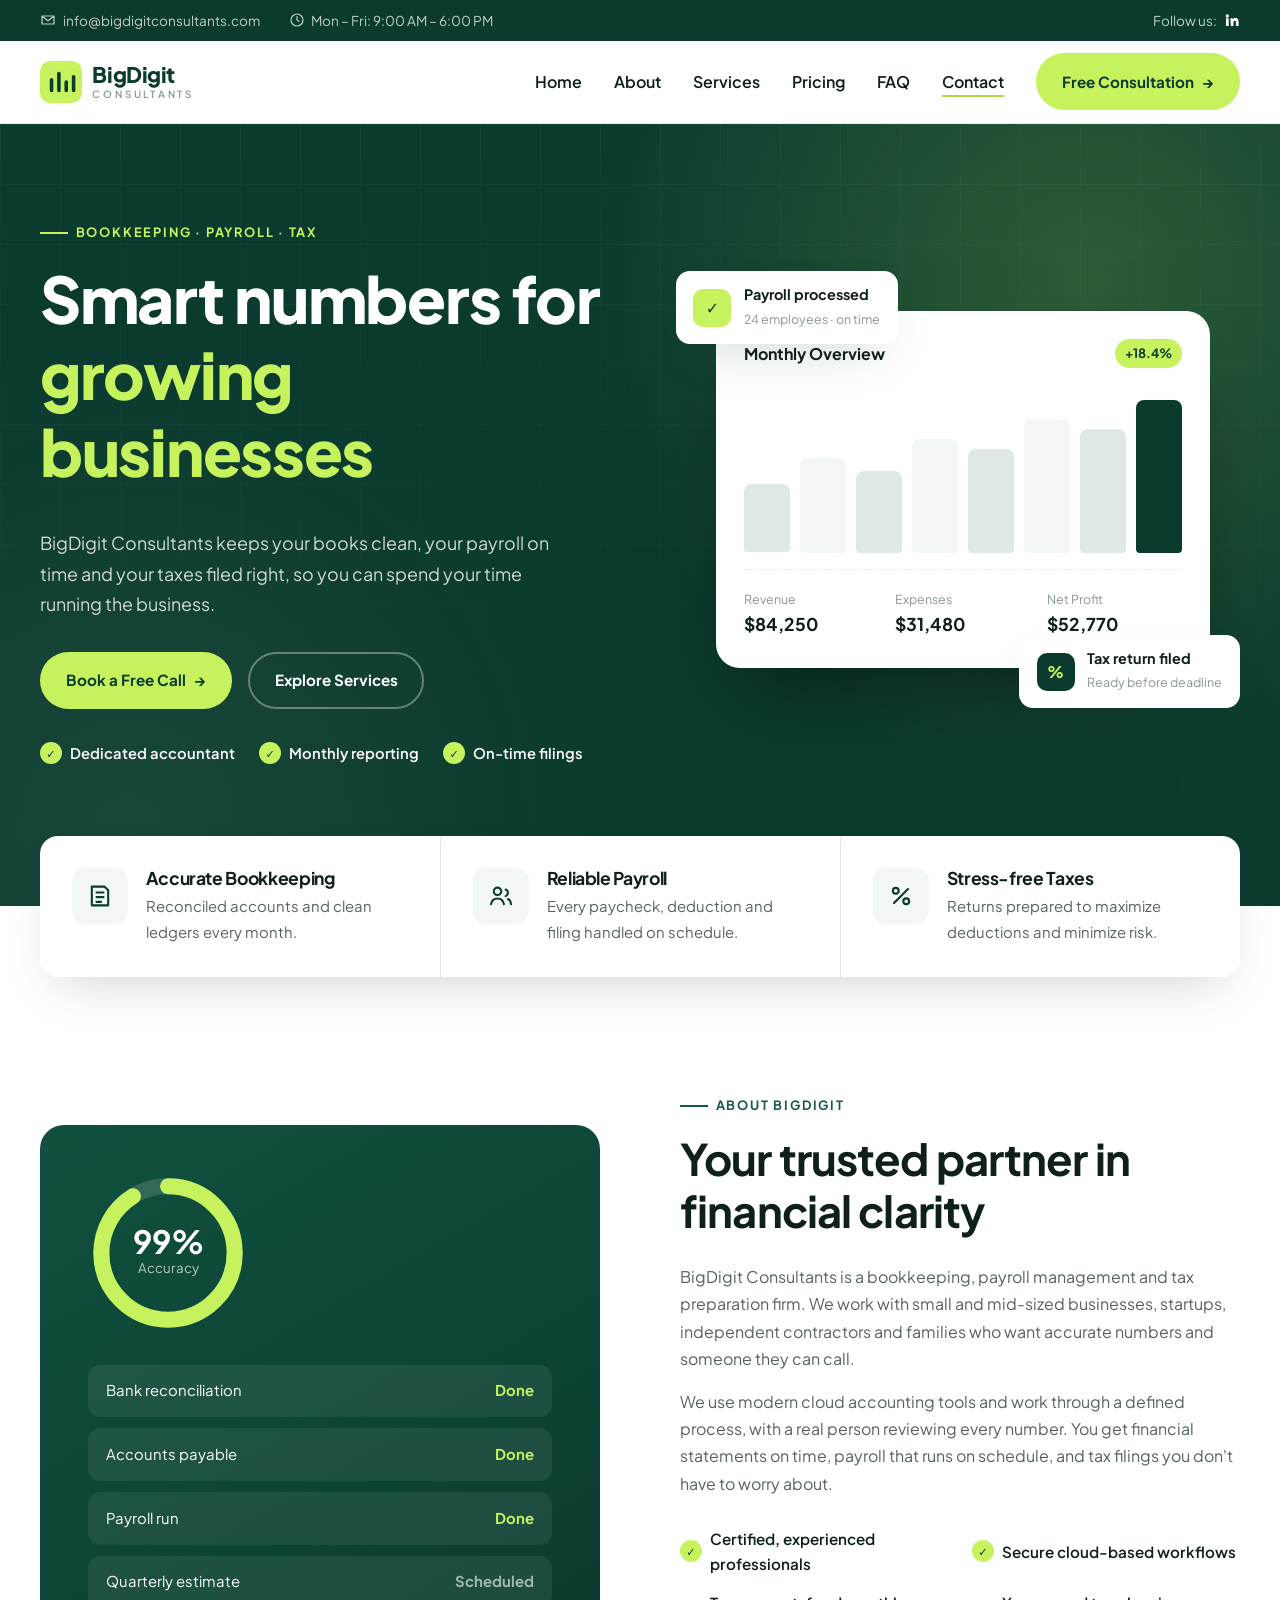
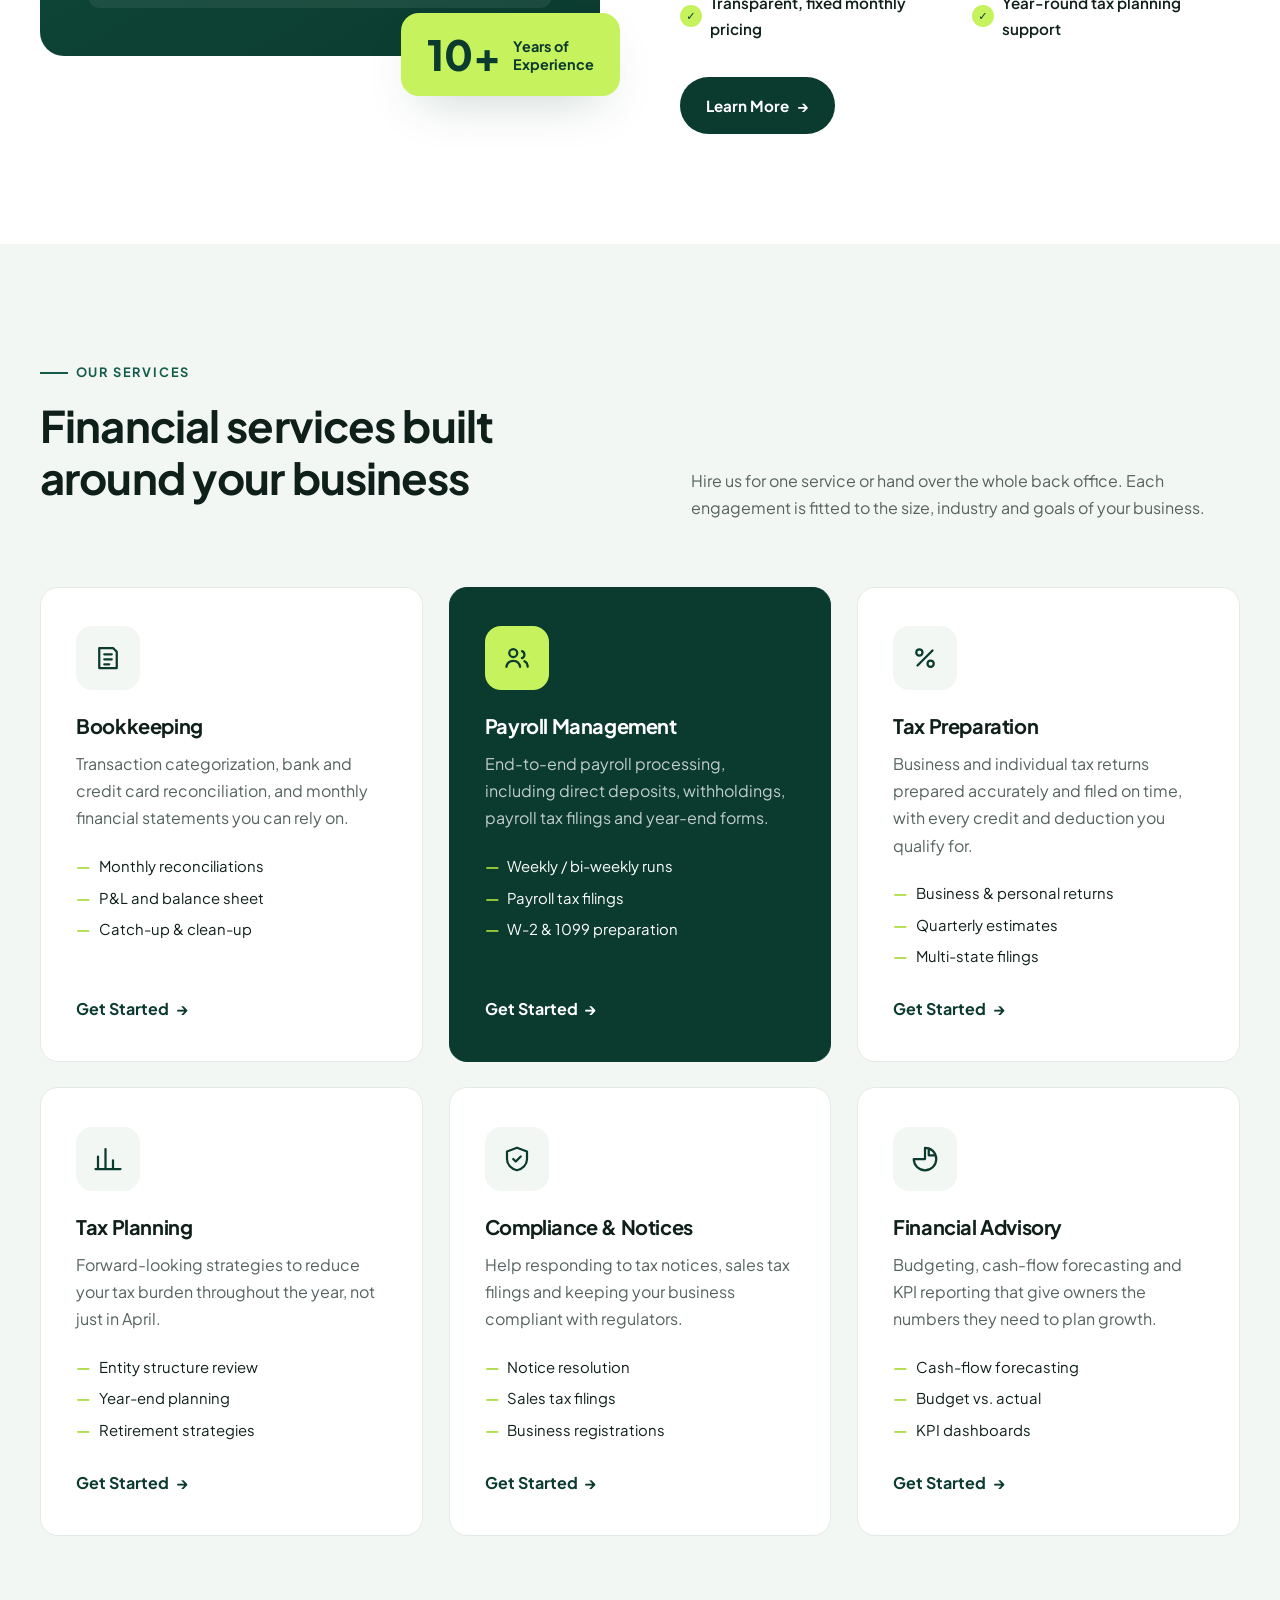
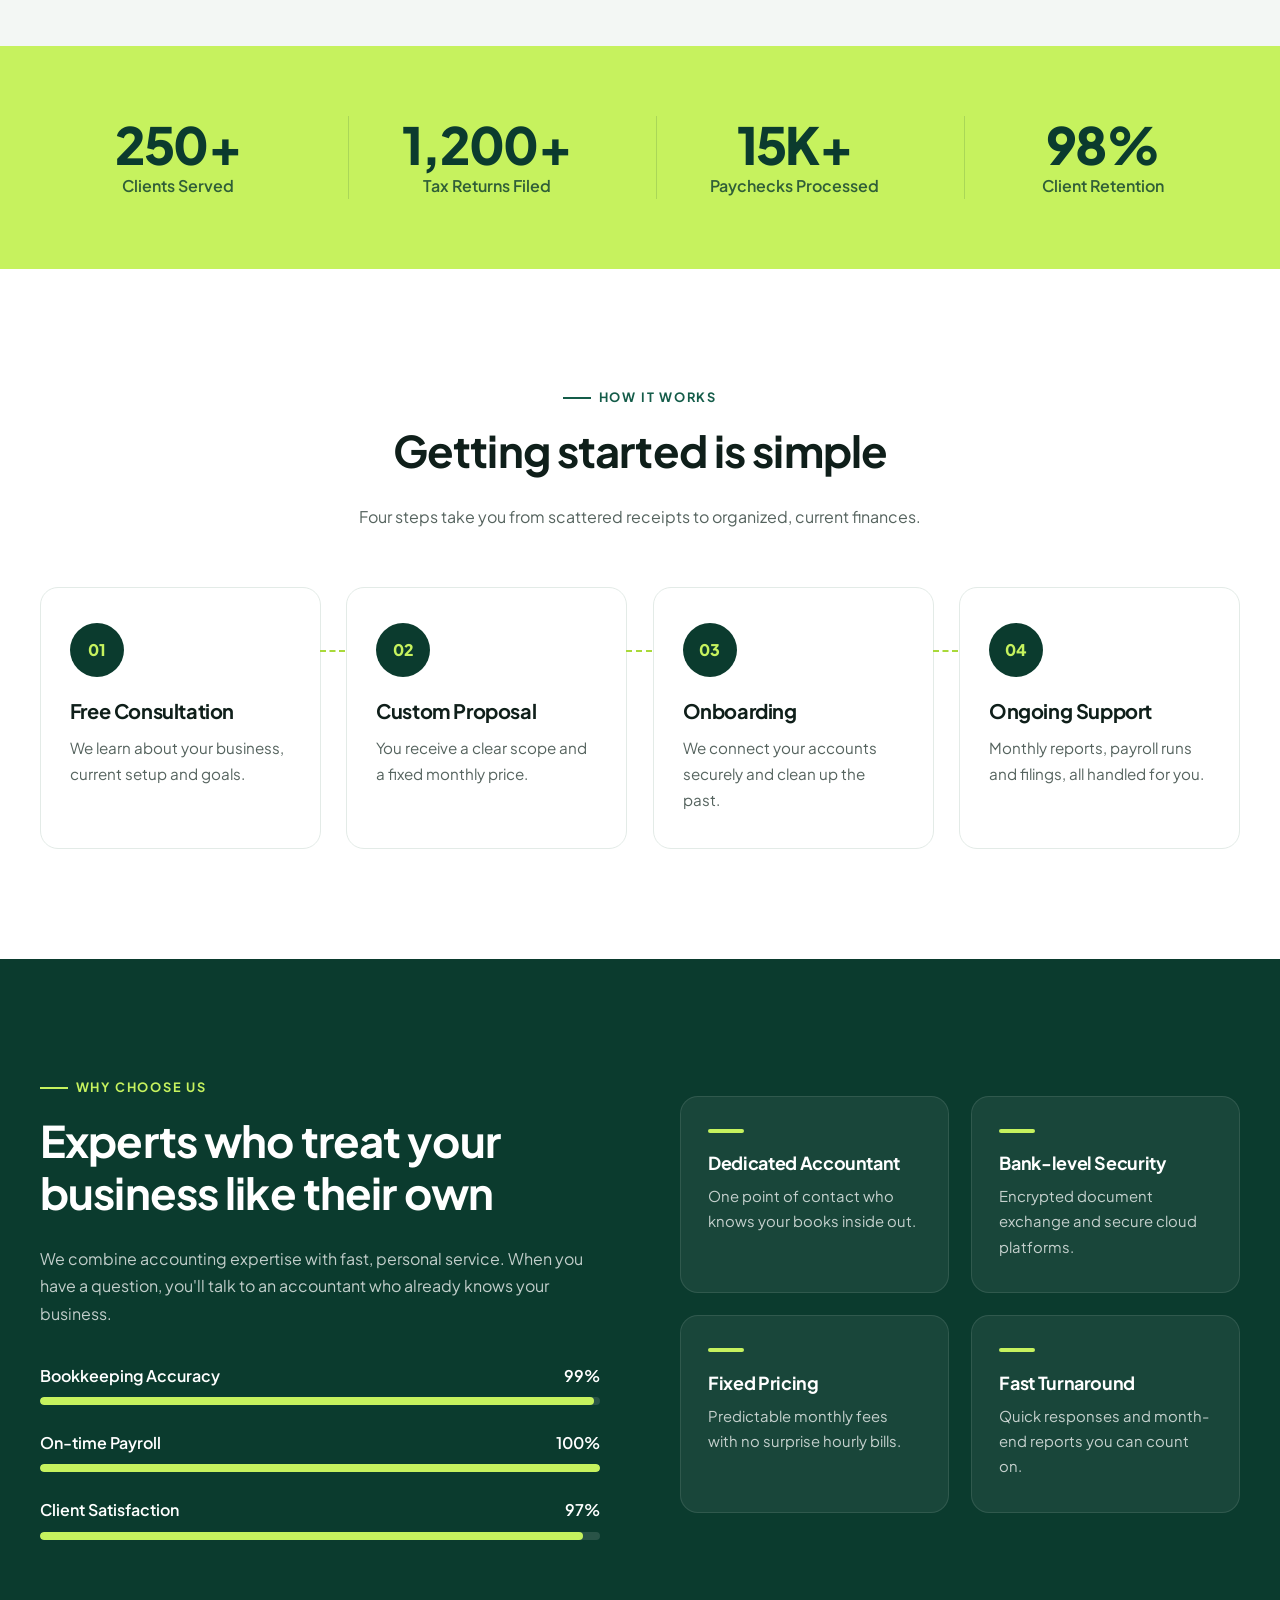
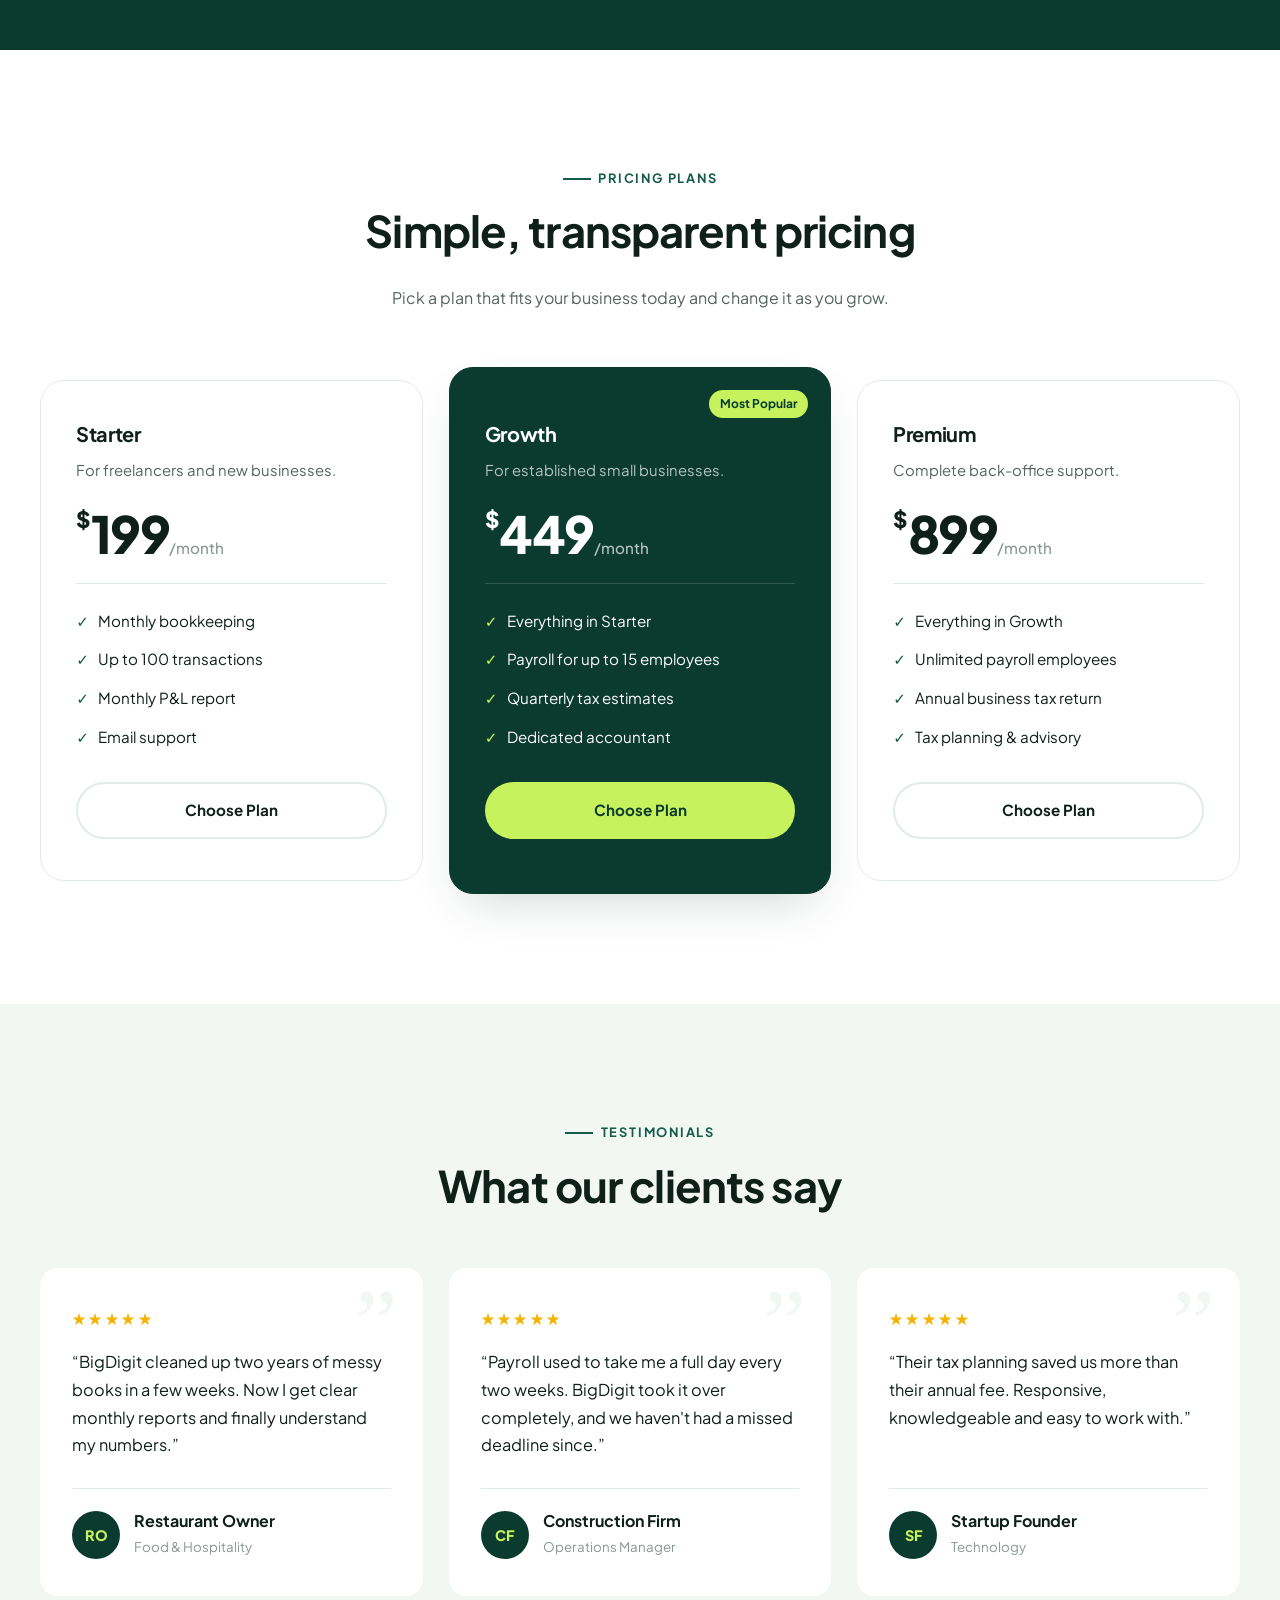
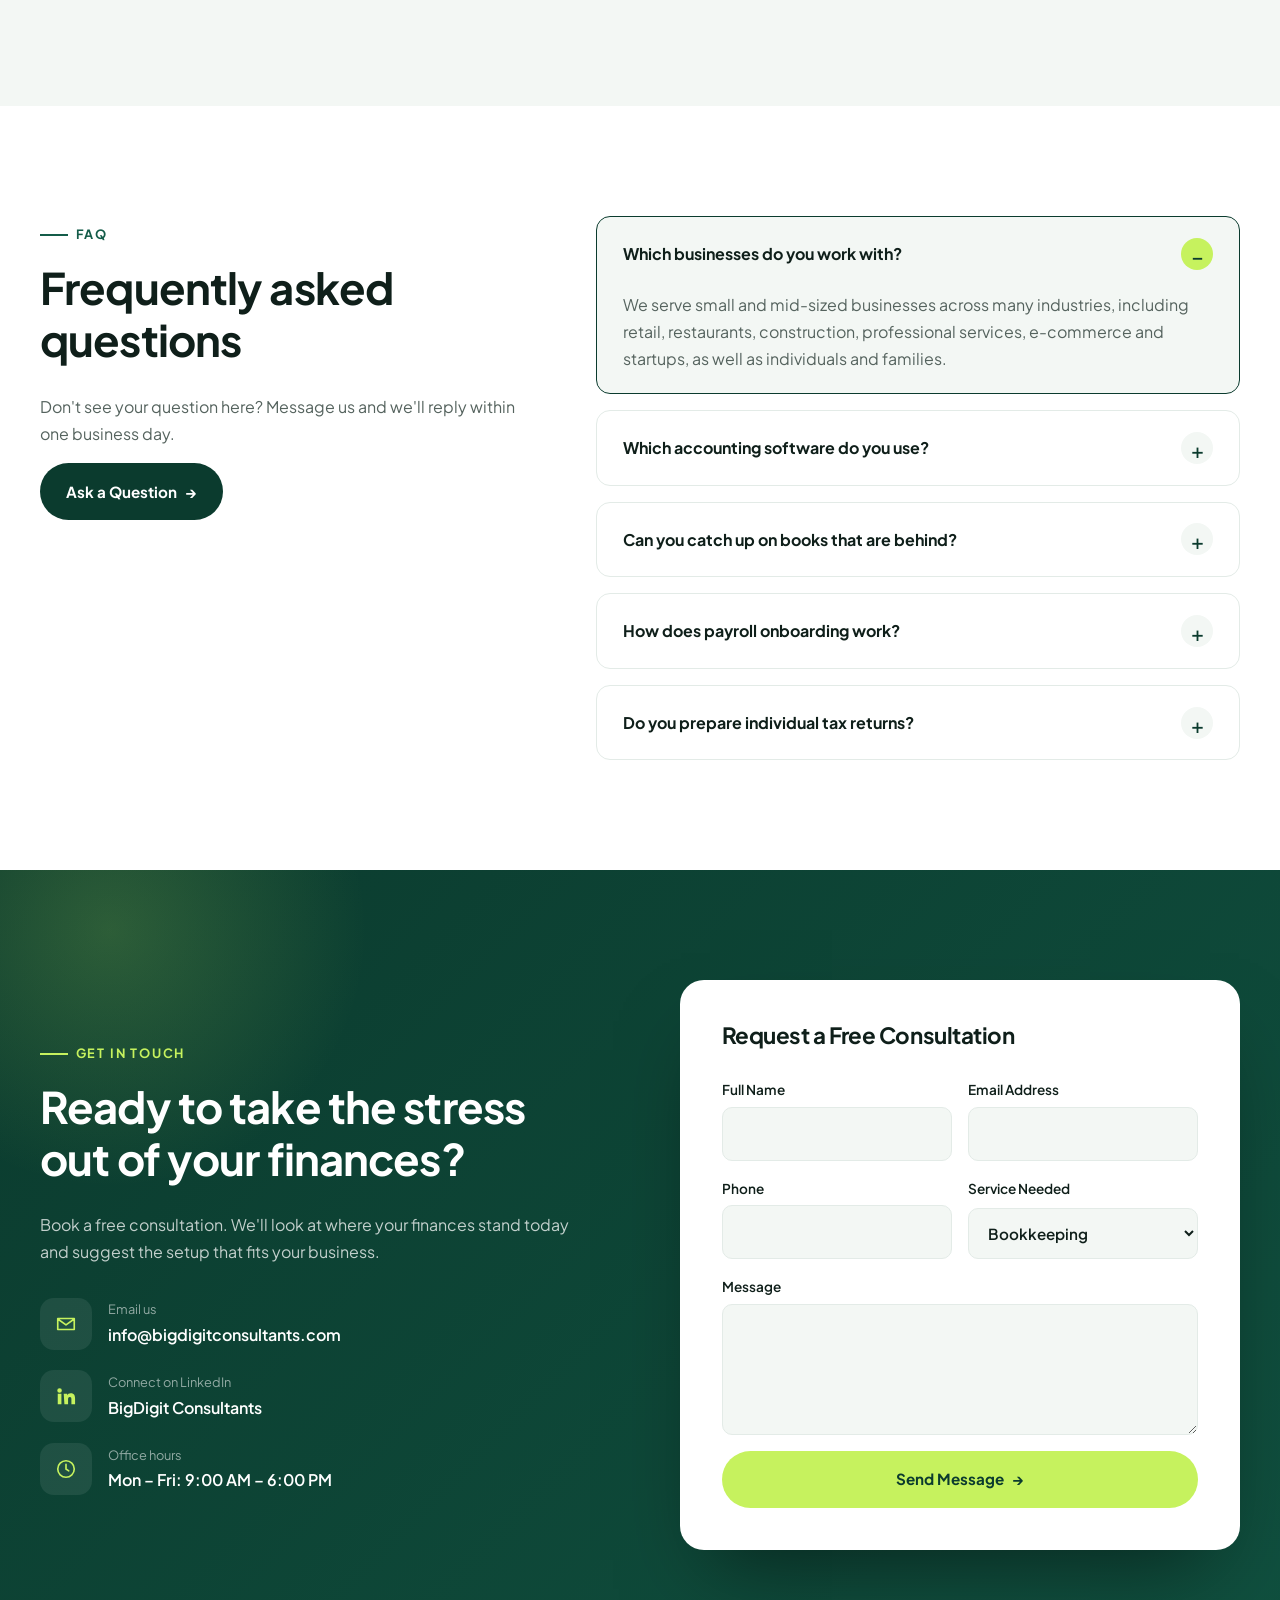
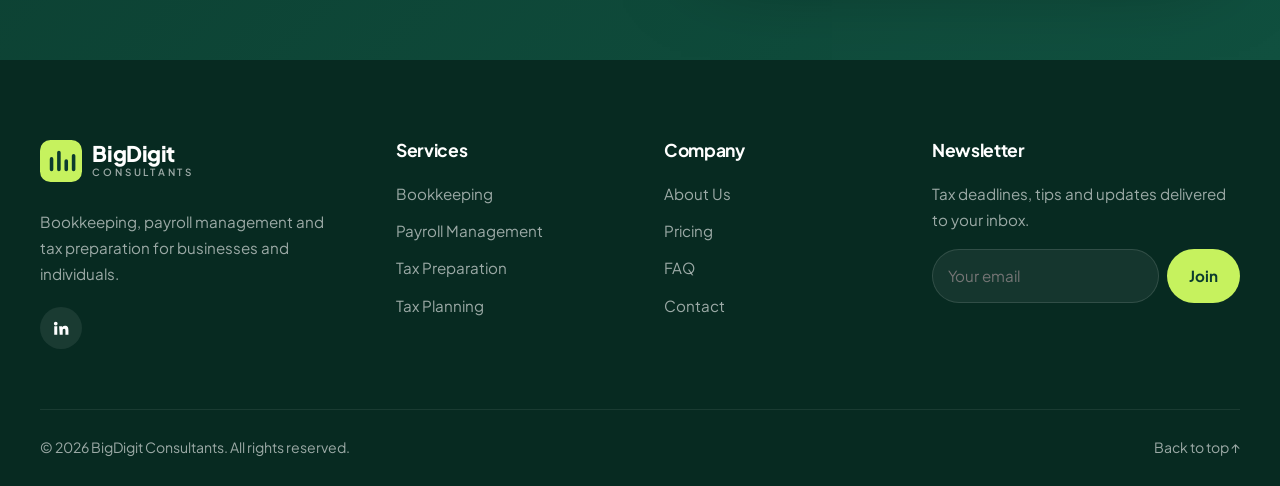
==== bigdigit-consultants/index.html @ b8408e17 "Add BigDigit Consultants one-page website Static site for a bookkeeping, payroll and tax preparation" ====
<!doctype html>
<html lang="en">
<head>
  <meta charset="utf-8">
  <meta name="viewport" content="width=device-width, initial-scale=1">
  <title>BigDigit Consultants | Bookkeeping, Payroll &amp; Tax Preparation</title>
  <meta name="description" content="BigDigit Consultants provides accurate bookkeeping, reliable payroll management and stress-free tax preparation for small businesses and individuals.">
  <link rel="icon" href="assets/favicon.svg" type="image/svg+xml">
  <link rel="preconnect" href="https://fonts.googleapis.com">
  <link rel="preconnect" href="https://fonts.gstatic.com" crossorigin>
  <link href="https://fonts.googleapis.com/css2?family=Plus+Jakarta+Sans:wght@400;500;600;700;800&display=swap" rel="stylesheet">
  <link rel="stylesheet" href="assets/styles.css">
</head>
<body>

  <!-- Top bar -->
  <div class="topbar">
    <div class="container topbar__inner">
      <div class="topbar__info">
        <span><svg viewBox="0 0 24 24" aria-hidden="true"><path d="M4 4h16v16H4z" fill="none"/><path d="M3 6.5 12 13l9-6.5M3 6h18v12H3z" fill="none" stroke="currentColor" stroke-width="1.8" stroke-linejoin="round"/></svg>info@bigdigitconsultants.com</span>
        <span><svg viewBox="0 0 24 24" aria-hidden="true"><circle cx="12" cy="12" r="9" fill="none" stroke="currentColor" stroke-width="1.8"/><path d="M12 7v5l3 2" fill="none" stroke="currentColor" stroke-width="1.8" stroke-linecap="round"/></svg>Mon – Fri: 9:00 AM – 6:00 PM</span>
      </div>
      <div class="topbar__social">
        <span>Follow us:</span>
        <a href="https://www.linkedin.com/company/bigdigit-consultants" target="_blank" rel="noopener" aria-label="BigDigit Consultants on LinkedIn">
          <svg viewBox="0 0 24 24" aria-hidden="true"><path fill="currentColor" d="M4.98 3.5a2.5 2.5 0 1 1 0 5 2.5 2.5 0 0 1 0-5zM3 9.5h4V21H3zM9.5 9.5h3.8v1.6h.05c.53-1 1.83-2.05 3.77-2.05 4.03 0 4.78 2.65 4.78 6.1V21h-4v-5.1c0-1.22-.02-2.78-1.7-2.78-1.7 0-1.95 1.32-1.95 2.7V21h-4z"/></svg>
        </a>
      </div>
    </div>
  </div>

  <!-- Header -->
  <header class="header" id="top">
    <div class="container header__inner">
      <a href="#top" class="logo" aria-label="BigDigit Consultants home">
        <span class="logo__mark">
          <svg viewBox="0 0 40 40" aria-hidden="true"><rect width="40" height="40" rx="10" fill="currentColor"/><path d="M11 28V18M18 28V12M25 28V20M32 28V15" stroke="#0b3b2e" stroke-width="3.4" stroke-linecap="round"/></svg>
        </span>
        <span class="logo__text">BigDigit<small>Consultants</small></span>
      </a>
      <nav class="nav" aria-label="Main">
        <button class="nav__toggle" aria-expanded="false" aria-controls="nav-menu">
          <span></span><span></span><span></span><span class="sr-only">Menu</span>
        </button>
        <ul id="nav-menu" class="nav__menu">
          <li><a href="#top">Home</a></li>
          <li><a href="#about">About</a></li>
          <li><a href="#services">Services</a></li>
          <li><a href="#pricing">Pricing</a></li>
          <li><a href="#faq">FAQ</a></li>
          <li><a href="#contact">Contact</a></li>
        </ul>
      </nav>
      <a href="#contact" class="btn btn--accent header__cta">Free Consultation <span class="btn__arrow">→</span></a>
    </div>
  </header>

  <main>
    <!-- Hero -->
    <section class="hero">
      <div class="container hero__inner">
        <div class="hero__content">
          <span class="eyebrow eyebrow--light">Bookkeeping · Payroll · Tax</span>
          <h1>Smart numbers for <span class="hl">growing businesses</span></h1>
          <p class="hero__lead">BigDigit Consultants keeps your books clean, your payroll on time and your taxes filed right, so you can spend your time running the business.</p>
          <div class="hero__actions">
            <a href="#contact" class="btn btn--accent">Book a Free Call <span class="btn__arrow">→</span></a>
            <a href="#services" class="btn btn--ghost">Explore Services</a>
          </div>
          <ul class="hero__checks">
            <li>Dedicated accountant</li>
            <li>Monthly reporting</li>
            <li>On-time filings</li>
          </ul>
        </div>

        <div class="hero__visual" aria-hidden="true">
          <div class="dash">
            <div class="dash__head">
              <span class="dash__title">Monthly Overview</span>
              <span class="dash__pill">+18.4%</span>
            </div>
            <div class="dash__chart">
              <span style="--h:42%"></span><span style="--h:58%"></span><span style="--h:50%"></span>
              <span style="--h:70%"></span><span style="--h:64%"></span><span style="--h:82%"></span>
              <span style="--h:76%"></span><span style="--h:94%" class="is-active"></span>
            </div>
            <div class="dash__rows">
              <div><small>Revenue</small><strong>$84,250</strong></div>
              <div><small>Expenses</small><strong>$31,480</strong></div>
              <div><small>Net Profit</small><strong>$52,770</strong></div>
            </div>
          </div>
          <div class="float-card float-card--payroll">
            <span class="float-card__icon">✓</span>
            <div><strong>Payroll processed</strong><small>24 employees · on time</small></div>
          </div>
          <div class="float-card float-card--tax">
            <span class="float-card__icon float-card__icon--dark">%</span>
            <div><strong>Tax return filed</strong><small>Ready before deadline</small></div>
          </div>
        </div>
      </div>
    </section>

    <!-- Feature strip -->
    <section class="features">
      <div class="container features__grid">
        <article class="feature">
          <div class="feature__icon"><svg viewBox="0 0 24 24"><path d="M5 4h11l3 3v13H5z M9 9h6M9 13h6M9 17h4" fill="none" stroke="currentColor" stroke-width="1.8" stroke-linecap="round" stroke-linejoin="round"/></svg></div>
          <div><h3>Accurate Bookkeeping</h3><p>Reconciled accounts and clean ledgers every month.</p></div>
        </article>
        <article class="feature">
          <div class="feature__icon"><svg viewBox="0 0 24 24"><circle cx="9" cy="8" r="3.2" fill="none" stroke="currentColor" stroke-width="1.8"/><path d="M3.5 19c.6-3 2.8-4.8 5.5-4.8s4.9 1.8 5.5 4.8M16 6.5a3 3 0 0 1 0 5.6M18 14.6c1.5.6 2.4 2.2 2.6 4.4" fill="none" stroke="currentColor" stroke-width="1.8" stroke-linecap="round"/></svg></div>
          <div><h3>Reliable Payroll</h3><p>Every paycheck, deduction and filing handled on schedule.</p></div>
        </article>
        <article class="feature">
          <div class="feature__icon"><svg viewBox="0 0 24 24"><path d="M6 18 18 6" stroke="currentColor" stroke-width="1.8" stroke-linecap="round"/><circle cx="7.5" cy="7.5" r="2.5" fill="none" stroke="currentColor" stroke-width="1.8"/><circle cx="16.5" cy="16.5" r="2.5" fill="none" stroke="currentColor" stroke-width="1.8"/></svg></div>
          <div><h3>Stress-free Taxes</h3><p>Returns prepared to maximize deductions and minimize risk.</p></div>
        </article>
      </div>
    </section>

    <!-- About -->
    <section class="section about" id="about">
      <div class="container about__inner">
        <div class="about__visual" aria-hidden="true">
          <div class="about__panel">
            <div class="about__ring">
              <svg viewBox="0 0 120 120"><circle cx="60" cy="60" r="50" fill="none" stroke="rgba(255,255,255,.15)" stroke-width="12"/><circle cx="60" cy="60" r="50" fill="none" stroke="#c6f25e" stroke-width="12" stroke-dasharray="314" stroke-dashoffset="28" stroke-linecap="round" transform="rotate(-90 60 60)"/></svg>
              <div><strong>99%</strong><small>Accuracy</small></div>
            </div>
            <ul class="about__ledger">
              <li><span>Bank reconciliation</span><b>Done</b></li>
              <li><span>Accounts payable</span><b>Done</b></li>
              <li><span>Payroll run</span><b>Done</b></li>
              <li><span>Quarterly estimate</span><b class="pending">Scheduled</b></li>
            </ul>
          </div>
          <div class="about__badge">
            <strong>10+</strong>
            <span>Years of<br>Experience</span>
          </div>
        </div>
        <div class="about__content">
          <span class="eyebrow">About BigDigit</span>
          <h2>Your trusted partner in financial clarity</h2>
          <p>BigDigit Consultants is a bookkeeping, payroll management and tax preparation firm. We work with small and mid-sized businesses, startups, independent contractors and families who want accurate numbers and someone they can call.</p>
          <p>We use modern cloud accounting tools and work through a defined process, with a real person reviewing every number. You get financial statements on time, payroll that runs on schedule, and tax filings you don't have to worry about.</p>
          <ul class="checklist">
            <li>Certified, experienced professionals</li>
            <li>Secure cloud-based workflows</li>
            <li>Transparent, fixed monthly pricing</li>
            <li>Year-round tax planning support</li>
          </ul>
          <a href="#services" class="btn btn--primary">Learn More <span class="btn__arrow">→</span></a>
        </div>
      </div>
    </section>

    <!-- Services -->
    <section class="section services" id="services">
      <div class="container">
        <div class="section-head section-head--split">
          <div>
            <span class="eyebrow">Our Services</span>
            <h2>Financial services built around your business</h2>
          </div>
          <p>Hire us for one service or hand over the whole back office. Each engagement is fitted to the size, industry and goals of your business.</p>
        </div>
        <div class="services__grid">
          <article class="service">
            <div class="service__icon"><svg viewBox="0 0 24 24"><path d="M5 4h11l3 3v13H5z M9 9h6M9 13h6M9 17h4" fill="none" stroke="currentColor" stroke-width="1.8" stroke-linecap="round" stroke-linejoin="round"/></svg></div>
            <h3>Bookkeeping</h3>
            <p>Transaction categorization, bank and credit card reconciliation, and monthly financial statements you can rely on.</p>
            <ul><li>Monthly reconciliations</li><li>P&amp;L and balance sheet</li><li>Catch-up &amp; clean-up</li></ul>
            <a href="#contact" class="service__link">Get Started <span>→</span></a>
          </article>
          <article class="service service--featured">
            <div class="service__icon"><svg viewBox="0 0 24 24"><circle cx="9" cy="8" r="3.2" fill="none" stroke="currentColor" stroke-width="1.8"/><path d="M3.5 19c.6-3 2.8-4.8 5.5-4.8s4.9 1.8 5.5 4.8M16 6.5a3 3 0 0 1 0 5.6M18 14.6c1.5.6 2.4 2.2 2.6 4.4" fill="none" stroke="currentColor" stroke-width="1.8" stroke-linecap="round"/></svg></div>
            <h3>Payroll Management</h3>
            <p>End-to-end payroll processing, including direct deposits, withholdings, payroll tax filings and year-end forms.</p>
            <ul><li>Weekly / bi-weekly runs</li><li>Payroll tax filings</li><li>W-2 &amp; 1099 preparation</li></ul>
            <a href="#contact" class="service__link">Get Started <span>→</span></a>
          </article>
          <article class="service">
            <div class="service__icon"><svg viewBox="0 0 24 24"><path d="M6 18 18 6" stroke="currentColor" stroke-width="1.8" stroke-linecap="round"/><circle cx="7.5" cy="7.5" r="2.5" fill="none" stroke="currentColor" stroke-width="1.8"/><circle cx="16.5" cy="16.5" r="2.5" fill="none" stroke="currentColor" stroke-width="1.8"/></svg></div>
            <h3>Tax Preparation</h3>
            <p>Business and individual tax returns prepared accurately and filed on time, with every credit and deduction you qualify for.</p>
            <ul><li>Business &amp; personal returns</li><li>Quarterly estimates</li><li>Multi-state filings</li></ul>
            <a href="#contact" class="service__link">Get Started <span>→</span></a>
          </article>
          <article class="service">
            <div class="service__icon"><svg viewBox="0 0 24 24"><path d="M4 20V10M10 20V4M16 20v-7M22 20H2" fill="none" stroke="currentColor" stroke-width="1.8" stroke-linecap="round"/></svg></div>
            <h3>Tax Planning</h3>
            <p>Forward-looking strategies to reduce your tax burden throughout the year, not just in April.</p>
            <ul><li>Entity structure review</li><li>Year-end planning</li><li>Retirement strategies</li></ul>
            <a href="#contact" class="service__link">Get Started <span>→</span></a>
          </article>
          <article class="service">
            <div class="service__icon"><svg viewBox="0 0 24 24"><path d="M12 3 4 6v6c0 4.5 3.4 8.2 8 9 4.6-.8 8-4.5 8-9V6z M9 12l2 2 4-4" fill="none" stroke="currentColor" stroke-width="1.8" stroke-linecap="round" stroke-linejoin="round"/></svg></div>
            <h3>Compliance &amp; Notices</h3>
            <p>Help responding to tax notices, sales tax filings and keeping your business compliant with regulators.</p>
            <ul><li>Notice resolution</li><li>Sales tax filings</li><li>Business registrations</li></ul>
            <a href="#contact" class="service__link">Get Started <span>→</span></a>
          </article>
          <article class="service">
            <div class="service__icon"><svg viewBox="0 0 24 24"><path d="M3 12a9 9 0 1 0 9-9v9z M15 3.5A9 9 0 0 1 20.5 9H15z" fill="none" stroke="currentColor" stroke-width="1.8" stroke-linejoin="round"/></svg></div>
            <h3>Financial Advisory</h3>
            <p>Budgeting, cash-flow forecasting and KPI reporting that give owners the numbers they need to plan growth.</p>
            <ul><li>Cash-flow forecasting</li><li>Budget vs. actual</li><li>KPI dashboards</li></ul>
            <a href="#contact" class="service__link">Get Started <span>→</span></a>
          </article>
        </div>
      </div>
    </section>

    <!-- Stats -->
    <section class="stats">
      <div class="container stats__grid">
        <div class="stat"><strong data-count="250" data-suffix="+">0</strong><span>Clients Served</span></div>
        <div class="stat"><strong data-count="1200" data-suffix="+">0</strong><span>Tax Returns Filed</span></div>
        <div class="stat"><strong data-count="15" data-suffix="K+">0</strong><span>Paychecks Processed</span></div>
        <div class="stat"><strong data-count="98" data-suffix="%">0</strong><span>Client Retention</span></div>
      </div>
    </section>

    <!-- Process -->
    <section class="section process">
      <div class="container">
        <div class="section-head section-head--center">
          <span class="eyebrow">How It Works</span>
          <h2>Getting started is simple</h2>
          <p>Four steps take you from scattered receipts to organized, current finances.</p>
        </div>
        <ol class="process__grid">
          <li class="step"><span class="step__num">01</span><h3>Free Consultation</h3><p>We learn about your business, current setup and goals.</p></li>
          <li class="step"><span class="step__num">02</span><h3>Custom Proposal</h3><p>You receive a clear scope and a fixed monthly price.</p></li>
          <li class="step"><span class="step__num">03</span><h3>Onboarding</h3><p>We connect your accounts securely and clean up the past.</p></li>
          <li class="step"><span class="step__num">04</span><h3>Ongoing Support</h3><p>Monthly reports, payroll runs and filings, all handled for you.</p></li>
        </ol>
      </div>
    </section>

    <!-- Why choose us -->
    <section class="section why">
      <div class="container why__inner">
        <div class="why__content">
          <span class="eyebrow eyebrow--light">Why Choose Us</span>
          <h2>Experts who treat your business like their own</h2>
          <p>We combine accounting expertise with fast, personal service. When you have a question, you'll talk to an accountant who already knows your business.</p>
          <div class="progress">
            <div class="progress__item"><div class="progress__label"><span>Bookkeeping Accuracy</span><span>99%</span></div><div class="progress__bar"><span style="--w:99%"></span></div></div>
            <div class="progress__item"><div class="progress__label"><span>On-time Payroll</span><span>100%</span></div><div class="progress__bar"><span style="--w:100%"></span></div></div>
            <div class="progress__item"><div class="progress__label"><span>Client Satisfaction</span><span>97%</span></div><div class="progress__bar"><span style="--w:97%"></span></div></div>
          </div>
        </div>
        <div class="why__cards">
          <div class="why-card"><h3>Dedicated Accountant</h3><p>One point of contact who knows your books inside out.</p></div>
          <div class="why-card"><h3>Bank-level Security</h3><p>Encrypted document exchange and secure cloud platforms.</p></div>
          <div class="why-card"><h3>Fixed Pricing</h3><p>Predictable monthly fees with no surprise hourly bills.</p></div>
          <div class="why-card"><h3>Fast Turnaround</h3><p>Quick responses and month-end reports you can count on.</p></div>
        </div>
      </div>
    </section>

    <!-- Pricing -->
    <section class="section pricing" id="pricing">
      <div class="container">
        <div class="section-head section-head--center">
          <span class="eyebrow">Pricing Plans</span>
          <h2>Simple, transparent pricing</h2>
          <p>Pick a plan that fits your business today and change it as you grow.</p>
        </div>
        <div class="pricing__grid">
          <article class="plan">
            <h3>Starter</h3>
            <p class="plan__desc">For freelancers and new businesses.</p>
            <div class="plan__price"><span>$</span>199<small>/month</small></div>
            <ul>
              <li>Monthly bookkeeping</li>
              <li>Up to 100 transactions</li>
              <li>Monthly P&amp;L report</li>
              <li>Email support</li>
            </ul>
            <a href="#contact" class="btn btn--outline">Choose Plan</a>
          </article>
          <article class="plan plan--popular">
            <span class="plan__tag">Most Popular</span>
            <h3>Growth</h3>
            <p class="plan__desc">For established small businesses.</p>
            <div class="plan__price"><span>$</span>449<small>/month</small></div>
            <ul>
              <li>Everything in Starter</li>
              <li>Payroll for up to 15 employees</li>
              <li>Quarterly tax estimates</li>
              <li>Dedicated accountant</li>
            </ul>
            <a href="#contact" class="btn btn--accent">Choose Plan</a>
          </article>
          <article class="plan">
            <h3>Premium</h3>
            <p class="plan__desc">Complete back-office support.</p>
            <div class="plan__price"><span>$</span>899<small>/month</small></div>
            <ul>
              <li>Everything in Growth</li>
              <li>Unlimited payroll employees</li>
              <li>Annual business tax return</li>
              <li>Tax planning &amp; advisory</li>
            </ul>
            <a href="#contact" class="btn btn--outline">Choose Plan</a>
          </article>
        </div>
      </div>
    </section>

    <!-- Testimonials -->
    <!-- Sample testimonials: replace with real client quotes (with permission) before launch. -->
    <section class="section testimonials">
      <div class="container">
        <div class="section-head section-head--center">
          <span class="eyebrow">Testimonials</span>
          <h2>What our clients say</h2>
        </div>
        <div class="testimonials__grid">
          <figure class="quote">
            <div class="quote__stars" aria-label="5 out of 5 stars">★★★★★</div>
            <blockquote>“BigDigit cleaned up two years of messy books in a few weeks. Now I get clear monthly reports and finally understand my numbers.”</blockquote>
            <figcaption><span class="avatar">RO</span><div><strong>Restaurant Owner</strong><small>Food &amp; Hospitality</small></div></figcaption>
          </figure>
          <figure class="quote">
            <div class="quote__stars" aria-label="5 out of 5 stars">★★★★★</div>
            <blockquote>“Payroll used to take me a full day every two weeks. BigDigit took it over completely, and we haven't had a missed deadline since.”</blockquote>
            <figcaption><span class="avatar">CF</span><div><strong>Construction Firm</strong><small>Operations Manager</small></div></figcaption>
          </figure>
          <figure class="quote">
            <div class="quote__stars" aria-label="5 out of 5 stars">★★★★★</div>
            <blockquote>“Their tax planning saved us more than their annual fee. Responsive, knowledgeable and easy to work with.”</blockquote>
            <figcaption><span class="avatar">SF</span><div><strong>Startup Founder</strong><small>Technology</small></div></figcaption>
          </figure>
        </div>
      </div>
    </section>

    <!-- FAQ -->
    <section class="section faq" id="faq">
      <div class="container faq__inner">
        <div class="faq__intro">
          <span class="eyebrow">FAQ</span>
          <h2>Frequently asked questions</h2>
          <p>Don't see your question here? Message us and we'll reply within one business day.</p>
          <a href="#contact" class="btn btn--primary">Ask a Question <span class="btn__arrow">→</span></a>
        </div>
        <div class="faq__list">
          <details open>
            <summary>Which businesses do you work with?</summary>
            <p>We serve small and mid-sized businesses across many industries, including retail, restaurants, construction, professional services, e-commerce and startups, as well as individuals and families.</p>
          </details>
          <details>
            <summary>Which accounting software do you use?</summary>
            <p>We work with leading cloud platforms such as QuickBooks Online and Xero, and can help you choose and set up the right tool if you don't have one yet.</p>
          </details>
          <details>
            <summary>Can you catch up on books that are behind?</summary>
            <p>Yes. Catch-up and clean-up bookkeeping is one of our specialties. We'll bring your records current and get you back on a regular monthly schedule.</p>
          </details>
          <details>
            <summary>How does payroll onboarding work?</summary>
            <p>We gather your employee and tax information, set up the payroll system, verify everything with a test run, and then take over each payroll cycle and its filings.</p>
          </details>
          <details>
            <summary>Do you prepare individual tax returns?</summary>
            <p>Yes. We prepare individual, business, partnership and corporate tax returns, plus quarterly estimated payments and year-round tax planning.</p>
          </details>
        </div>
      </div>
    </section>

    <!-- CTA / Contact -->
    <section class="section contact" id="contact">
      <div class="container contact__inner">
        <div class="contact__content">
          <span class="eyebrow eyebrow--light">Get In Touch</span>
          <h2>Ready to take the stress out of your finances?</h2>
          <p>Book a free consultation. We'll look at where your finances stand today and suggest the setup that fits your business.</p>
          <ul class="contact__list">
            <li><span class="contact__icon"><svg viewBox="0 0 24 24"><path d="M3 6.5 12 13l9-6.5M3 6h18v12H3z" fill="none" stroke="currentColor" stroke-width="1.8" stroke-linejoin="round"/></svg></span><div><small>Email us</small><a href="mailto:info@bigdigitconsultants.com">info@bigdigitconsultants.com</a></div></li>
            <li><span class="contact__icon"><svg viewBox="0 0 24 24"><path fill="currentColor" d="M4.98 3.5a2.5 2.5 0 1 1 0 5 2.5 2.5 0 0 1 0-5zM3 9.5h4V21H3zM9.5 9.5h3.8v1.6h.05c.53-1 1.83-2.05 3.77-2.05 4.03 0 4.78 2.65 4.78 6.1V21h-4v-5.1c0-1.22-.02-2.78-1.7-2.78-1.7 0-1.95 1.32-1.95 2.7V21h-4z"/></svg></span><div><small>Connect on LinkedIn</small><a href="https://www.linkedin.com/company/bigdigit-consultants" target="_blank" rel="noopener">BigDigit Consultants</a></div></li>
            <li><span class="contact__icon"><svg viewBox="0 0 24 24"><circle cx="12" cy="12" r="9" fill="none" stroke="currentColor" stroke-width="1.8"/><path d="M12 7v5l3 2" fill="none" stroke="currentColor" stroke-width="1.8" stroke-linecap="round"/></svg></span><div><small>Office hours</small><span>Mon – Fri: 9:00 AM – 6:00 PM</span></div></li>
          </ul>
        </div>
        <form class="contact__form" action="mailto:info@bigdigitconsultants.com" method="post" enctype="text/plain">
          <h3>Request a Free Consultation</h3>
          <div class="form-row">
            <label>Full Name<input type="text" name="name" required autocomplete="name"></label>
            <label>Email Address<input type="email" name="email" required autocomplete="email"></label>
          </div>
          <div class="form-row">
            <label>Phone<input type="tel" name="phone" autocomplete="tel"></label>
            <label>Service Needed
              <select name="service">
                <option>Bookkeeping</option>
                <option>Payroll Management</option>
                <option>Tax Preparation</option>
                <option>Tax Planning</option>
                <option>Other</option>
              </select>
            </label>
          </div>
          <label>Message<textarea name="message" rows="4"></textarea></label>
          <button type="submit" class="btn btn--accent btn--block">Send Message <span class="btn__arrow">→</span></button>
        </form>
      </div>
    </section>
  </main>

  <!-- Footer -->
  <footer class="footer">
    <div class="container footer__grid">
      <div class="footer__brand">
        <a href="#top" class="logo logo--light">
          <span class="logo__mark">
            <svg viewBox="0 0 40 40" aria-hidden="true"><rect width="40" height="40" rx="10" fill="currentColor"/><path d="M11 28V18M18 28V12M25 28V20M32 28V15" stroke="#0b3b2e" stroke-width="3.4" stroke-linecap="round"/></svg>
          </span>
          <span class="logo__text">BigDigit<small>Consultants</small></span>
        </a>
        <p>Bookkeeping, payroll management and tax preparation for businesses and individuals.</p>
        <a class="footer__social" href="https://www.linkedin.com/company/bigdigit-consultants" target="_blank" rel="noopener" aria-label="BigDigit Consultants on LinkedIn">
          <svg viewBox="0 0 24 24" aria-hidden="true"><path fill="currentColor" d="M4.98 3.5a2.5 2.5 0 1 1 0 5 2.5 2.5 0 0 1 0-5zM3 9.5h4V21H3zM9.5 9.5h3.8v1.6h.05c.53-1 1.83-2.05 3.77-2.05 4.03 0 4.78 2.65 4.78 6.1V21h-4v-5.1c0-1.22-.02-2.78-1.7-2.78-1.7 0-1.95 1.32-1.95 2.7V21h-4z"/></svg>
        </a>
      </div>
      <div>
        <h4>Services</h4>
        <ul>
          <li><a href="#services">Bookkeeping</a></li>
          <li><a href="#services">Payroll Management</a></li>
          <li><a href="#services">Tax Preparation</a></li>
          <li><a href="#services">Tax Planning</a></li>
        </ul>
      </div>
      <div>
        <h4>Company</h4>
        <ul>
          <li><a href="#about">About Us</a></li>
          <li><a href="#pricing">Pricing</a></li>
          <li><a href="#faq">FAQ</a></li>
          <li><a href="#contact">Contact</a></li>
        </ul>
      </div>
      <div>
        <h4>Newsletter</h4>
        <p>Tax deadlines, tips and updates delivered to your inbox.</p>
        <form class="newsletter" onsubmit="event.preventDefault(); this.querySelector('button').textContent = 'Subscribed ✓';">
          <input type="email" placeholder="Your email" aria-label="Email address" required>
          <button type="submit" class="btn btn--accent">Join</button>
        </form>
      </div>
    </div>
    <div class="container footer__bottom">
      <p>© <span id="year">2026</span> BigDigit Consultants. All rights reserved.</p>
      <p><a href="#top">Back to top ↑</a></p>
    </div>
  </footer>

  <script src="assets/script.js"></script>
</body>
</html>
---- bigdigit-consultants/assets/styles.css ----
/* BigDigit Consultants — layout and styling modeled on Jegtheme's FSE accounting templates */

:root {
  --primary: #0b3b2e;
  --primary-2: #10503f;
  --primary-3: #145c49;
  --accent: #c6f25e;
  --accent-dark: #a9d93a;
  --ink: #0f1f1a;
  --body: #55635e;
  --muted: #8a9893;
  --line: #e3ebe7;
  --bg: #ffffff;
  --bg-soft: #f3f7f4;
  --radius: 18px;
  --radius-sm: 10px;
  --shadow: 0 20px 50px -20px rgba(11, 59, 46, .25);
  --font: "Plus Jakarta Sans", system-ui, -apple-system, "Segoe UI", Roboto, sans-serif;
}

*,
*::before,
*::after { box-sizing: border-box; }

html { scroll-behavior: smooth; scroll-padding-top: 90px; }

body {
  margin: 0;
  font-family: var(--font);
  font-size: 16px;
  line-height: 1.7;
  color: var(--body);
  background: var(--bg);
  -webkit-font-smoothing: antialiased;
}

h1, h2, h3, h4 { color: var(--ink); line-height: 1.2; margin: 0 0 .6em; font-weight: 700; letter-spacing: -.02em; }
h1 { font-size: clamp(2.4rem, 5vw, 4rem); font-weight: 800; }
h2 { font-size: clamp(1.9rem, 3.4vw, 2.8rem); }
h3 { font-size: 1.25rem; }
p { margin: 0 0 1em; }
a { color: inherit; text-decoration: none; }
img, svg { display: block; max-width: 100%; }
ul, ol { margin: 0; padding: 0; list-style: none; }

.container { width: min(1200px, 100% - 40px); margin-inline: auto; }
.sr-only { position: absolute; width: 1px; height: 1px; overflow: hidden; clip: rect(0 0 0 0); white-space: nowrap; }

/* Buttons */
.btn {
  display: inline-flex; align-items: center; justify-content: center; gap: .5em;
  padding: .9em 1.6em; border-radius: 100px; border: 2px solid transparent;
  font: inherit; font-weight: 700; font-size: .95rem; cursor: pointer;
  transition: background .25s, color .25s, border-color .25s, transform .25s;
}
.btn:hover { transform: translateY(-2px); }
.btn__arrow { transition: transform .25s; }
.btn:hover .btn__arrow { transform: translateX(4px); }
.btn--accent { background: var(--accent); color: var(--primary); }
.btn--accent:hover { background: var(--accent-dark); }
.btn--primary { background: var(--primary); color: #fff; }
.btn--primary:hover { background: var(--primary-3); }
.btn--ghost { border-color: rgba(255,255,255,.35); color: #fff; }
.btn--ghost:hover { border-color: var(--accent); color: var(--accent); }
.btn--outline { border-color: var(--line); color: var(--ink); }
.btn--outline:hover { border-color: var(--primary); background: var(--primary); color: #fff; }
.btn--block { width: 100%; }

.eyebrow {
  display: inline-flex; align-items: center; gap: .6em;
  font-size: .8rem; font-weight: 700; letter-spacing: .14em; text-transform: uppercase;
  color: var(--primary-3); margin-bottom: 1rem;
}
.eyebrow::before { content: ""; width: 28px; height: 2px; background: currentColor; }
.eyebrow--light { color: var(--accent); }

.hl { color: var(--accent); position: relative; }

/* Top bar */
.topbar { background: var(--primary); color: rgba(255,255,255,.75); font-size: .85rem; }
.topbar__inner { display: flex; justify-content: space-between; align-items: center; padding: .55rem 0; gap: 1rem; }
.topbar__info { display: flex; gap: 1.8rem; flex-wrap: wrap; }
.topbar__info span, .topbar__social { display: inline-flex; align-items: center; gap: .5em; }
.topbar svg { width: 16px; height: 16px; }
.topbar__social a { color: #fff; transition: color .2s; }
.topbar__social a:hover { color: var(--accent); }

/* Header */
.header {
  position: sticky; top: 0; z-index: 50; background: rgba(255,255,255,.96);
  backdrop-filter: blur(10px); border-bottom: 1px solid var(--line);
  transition: box-shadow .3s;
}
.header.is-scrolled { box-shadow: 0 10px 30px -15px rgba(11,59,46,.2); }
.header__inner { display: flex; align-items: center; gap: 2rem; height: 82px; }
.logo { display: inline-flex; align-items: center; gap: .65rem; color: var(--primary); }
.logo__mark { color: var(--accent); width: 42px; height: 42px; }
.logo__mark svg { width: 100%; height: 100%; }
.logo__text { font-weight: 800; font-size: 1.35rem; line-height: 1; letter-spacing: -.02em; }
.logo__text small { display: block; font-size: .62rem; font-weight: 600; letter-spacing: .28em; text-transform: uppercase; color: var(--muted); margin-top: 4px; }
.logo--light { color: #fff; }
.logo--light .logo__text small { color: rgba(255,255,255,.6); }

.nav { margin-left: auto; }
.nav__menu { display: flex; gap: 2rem; }
.nav__menu a { font-weight: 600; color: var(--ink); position: relative; padding: .3em 0; }
.nav__menu a::after { content: ""; position: absolute; left: 0; bottom: 0; width: 0; height: 2px; background: var(--accent-dark); transition: width .25s; }
.nav__menu a:hover::after, .nav__menu a.is-active::after { width: 100%; }
.nav__toggle { display: none; background: none; border: 0; padding: 8px; cursor: pointer; }
.nav__toggle span:not(.sr-only) { display: block; width: 24px; height: 2px; background: var(--primary); margin: 5px 0; transition: transform .3s, opacity .3s; }

/* Hero */
.hero {
  position: relative; overflow: hidden; color: rgba(255,255,255,.8);
  background:
    radial-gradient(circle at 85% 20%, rgba(198,242,94,.18), transparent 40%),
    radial-gradient(circle at 10% 90%, rgba(255,255,255,.06), transparent 35%),
    var(--primary);
  padding: 90px 0 140px;
}
.hero::after {
  content: ""; position: absolute; inset: 0; pointer-events: none;
  background-image: linear-gradient(rgba(255,255,255,.04) 1px, transparent 1px), linear-gradient(90deg, rgba(255,255,255,.04) 1px, transparent 1px);
  background-size: 60px 60px;
  mask-image: linear-gradient(180deg, #000, transparent 85%);
}
.hero__inner { position: relative; z-index: 1; display: grid; grid-template-columns: 1.05fr 1fr; gap: 4rem; align-items: center; }
.hero h1 { color: #fff; }
.hero__lead { font-size: 1.12rem; max-width: 540px; }
.hero__actions { display: flex; gap: 1rem; flex-wrap: wrap; margin: 2rem 0; }
.hero__checks { display: flex; gap: 1.5rem; flex-wrap: wrap; font-weight: 600; font-size: .92rem; color: #fff; }
.hero__checks li, .checklist li { display: flex; align-items: center; gap: .55em; }
.hero__checks li::before, .checklist li::before {
  content: "✓"; display: grid; place-items: center; width: 22px; height: 22px; border-radius: 50%;
  background: var(--accent); color: var(--primary); font-size: .7rem; font-weight: 800; flex: none;
}

.hero__visual { position: relative; padding: 40px 30px; }
.dash {
  background: #fff; border-radius: 24px; padding: 28px; box-shadow: 0 40px 80px -30px rgba(0,0,0,.5);
  color: var(--body);
}
.dash__head { display: flex; justify-content: space-between; align-items: center; margin-bottom: 1.4rem; }
.dash__title { font-weight: 700; color: var(--ink); }
.dash__pill { background: var(--accent); color: var(--primary); font-weight: 700; font-size: .8rem; padding: .25em .8em; border-radius: 100px; }
.dash__chart { display: flex; align-items: flex-end; gap: 10px; height: 180px; padding-bottom: 1rem; border-bottom: 1px dashed var(--line); }
.dash__chart span { flex: 1; height: var(--h); background: var(--bg-soft); border-radius: 8px 8px 4px 4px; transform-origin: bottom; animation: grow 1.2s cubic-bezier(.2,.8,.2,1) both; }
.dash__chart span:nth-child(odd) { background: #dfe9e4; }
.dash__chart span.is-active { background: var(--primary); }
.dash__chart span:nth-child(2) { animation-delay: .05s; } .dash__chart span:nth-child(3) { animation-delay: .1s; }
.dash__chart span:nth-child(4) { animation-delay: .15s; } .dash__chart span:nth-child(5) { animation-delay: .2s; }
.dash__chart span:nth-child(6) { animation-delay: .25s; } .dash__chart span:nth-child(7) { animation-delay: .3s; }
.dash__chart span:nth-child(8) { animation-delay: .35s; }
@keyframes grow { from { transform: scaleY(0); } }
.dash__rows { display: grid; grid-template-columns: repeat(3, 1fr); gap: 1rem; padding-top: 1.2rem; }
.dash__rows small { display: block; font-size: .78rem; color: var(--muted); }
.dash__rows strong { color: var(--ink); font-size: 1.1rem; }

.float-card {
  position: absolute; display: flex; align-items: center; gap: .8rem;
  background: #fff; border-radius: 14px; padding: .85rem 1.1rem; box-shadow: var(--shadow);
  animation: float 5s ease-in-out infinite;
}
.float-card strong { display: block; color: var(--ink); font-size: .9rem; line-height: 1.3; }
.float-card small { color: var(--muted); font-size: .78rem; }
.float-card__icon { display: grid; place-items: center; width: 38px; height: 38px; border-radius: 10px; background: var(--accent); color: var(--primary); font-weight: 800; }
.float-card__icon--dark { background: var(--primary); color: var(--accent); }
.float-card--payroll { top: 0; left: -10px; }
.float-card--tax { bottom: 0; right: 0; animation-delay: -2.5s; }
@keyframes float { 50% { transform: translateY(-10px); } }

/* Features strip */
.features { margin-top: -70px; position: relative; z-index: 2; }
.features__grid {
  display: grid; grid-template-columns: repeat(3, 1fr);
  background: #fff; border-radius: var(--radius); box-shadow: var(--shadow); overflow: hidden;
}
.feature { display: flex; gap: 1.1rem; padding: 2rem; transition: background .3s; }
.feature + .feature { border-left: 1px solid var(--line); }
.feature h3 { font-size: 1.1rem; margin-bottom: .3em; }
.feature p { margin: 0; font-size: .93rem; }
.feature__icon { flex: none; display: grid; place-items: center; width: 56px; height: 56px; border-radius: 14px; background: var(--bg-soft); color: var(--primary); transition: background .3s, color .3s; }
.feature__icon svg { width: 28px; height: 28px; }
.feature:hover { background: var(--primary); }
.feature:hover h3 { color: #fff; }
.feature:hover p { color: rgba(255,255,255,.75); }
.feature:hover .feature__icon { background: var(--accent); }

/* Sections */
.section { padding: 110px 0; }
.section-head { margin-bottom: 3.5rem; }
.section-head--center { text-align: center; max-width: 680px; margin-inline: auto; }
.section-head--center .eyebrow { justify-content: center; }
.section-head--split { display: grid; grid-template-columns: 1.1fr 1fr; gap: 3rem; align-items: end; }
.section-head--split p { margin-bottom: .6em; }

/* About */
.about__inner { display: grid; grid-template-columns: 1fr 1fr; gap: 5rem; align-items: center; }
.about__visual { position: relative; padding: 0 0 40px 0; }
.about__panel {
  background: linear-gradient(150deg, var(--primary-2), var(--primary)); border-radius: 24px; padding: 3rem;
  display: grid; gap: 2rem; color: #fff;
}
.about__ring { position: relative; width: 160px; height: 160px; }
.about__ring > div { position: absolute; inset: 0; display: grid; place-content: center; text-align: center; }
.about__ring strong { font-size: 2rem; line-height: 1; }
.about__ring small { color: rgba(255,255,255,.7); }
.about__ledger { display: grid; gap: .7rem; }
.about__ledger li { display: flex; justify-content: space-between; padding: .85rem 1.1rem; border-radius: 12px; background: rgba(255,255,255,.07); font-size: .93rem; }
.about__ledger b { color: var(--accent); font-weight: 700; }
.about__ledger b.pending { color: rgba(255,255,255,.6); }
.about__badge {
  position: absolute; right: -20px; bottom: 0; display: flex; align-items: center; gap: .8rem;
  background: var(--accent); color: var(--primary); padding: 1.3rem 1.6rem; border-radius: 18px; box-shadow: var(--shadow);
}
.about__badge strong { font-size: 2.6rem; line-height: 1; font-weight: 800; }
.about__badge span { font-weight: 700; line-height: 1.25; font-size: .9rem; }
.checklist { display: grid; grid-template-columns: 1fr 1fr; gap: .8rem 1.5rem; margin: 1.8rem 0 2.2rem; color: var(--ink); font-weight: 600; font-size: .95rem; }

/* Services */
.services { background: var(--bg-soft); }
.services__grid { display: grid; grid-template-columns: repeat(3, 1fr); gap: 1.6rem; }
.service {
  background: #fff; border-radius: var(--radius); padding: 2.4rem 2.2rem; border: 1px solid var(--line);
  display: flex; flex-direction: column; transition: transform .3s, box-shadow .3s, background .3s;
  position: relative; overflow: hidden;
}
.service::before { content: ""; position: absolute; top: 0; left: 0; height: 4px; width: 0; background: var(--accent); transition: width .4s; }
.service:hover { transform: translateY(-6px); box-shadow: var(--shadow); }
.service:hover::before { width: 100%; }
.service__icon { display: grid; place-items: center; width: 64px; height: 64px; border-radius: 16px; background: var(--bg-soft); color: var(--primary); margin-bottom: 1.5rem; }
.service__icon svg { width: 30px; height: 30px; }
.service ul { margin: .4rem 0 1.6rem; display: grid; gap: .4rem; font-size: .93rem; color: var(--ink); }
.service ul li::before { content: "—"; color: var(--accent-dark); margin-right: .5em; font-weight: 700; }
.service__link { margin-top: auto; font-weight: 700; color: var(--primary); display: inline-flex; gap: .4em; }
.service__link span { transition: transform .25s; }
.service:hover .service__link span { transform: translateX(4px); }
.service--featured { background: var(--primary); border-color: var(--primary); }
.service--featured h3, .service--featured ul, .service--featured .service__link { color: #fff; }
.service--featured p { color: rgba(255,255,255,.75); }
.service--featured .service__icon { background: var(--accent); }

/* Stats */
.stats { background: var(--accent); padding: 70px 0; }
.stats__grid { display: grid; grid-template-columns: repeat(4, 1fr); gap: 2rem; text-align: center; }
.stat strong { display: block; font-size: clamp(2.4rem, 4vw, 3.4rem); color: var(--primary); font-weight: 800; line-height: 1.1; letter-spacing: -.03em; }
.stat span { color: var(--primary); font-weight: 600; opacity: .8; }
.stat + .stat { border-left: 1px solid rgba(11,59,46,.15); }

/* Process */
.process__grid { display: grid; grid-template-columns: repeat(4, 1fr); gap: 1.6rem; counter-reset: step; }
.step { position: relative; padding: 2.2rem 1.8rem; border-radius: var(--radius); border: 1px solid var(--line); transition: border-color .3s, box-shadow .3s; }
.step:hover { border-color: var(--accent-dark); box-shadow: var(--shadow); }
.step__num {
  display: inline-grid; place-items: center; width: 54px; height: 54px; border-radius: 50%;
  background: var(--primary); color: var(--accent); font-weight: 800; margin-bottom: 1.4rem;
}
.step:not(:last-child)::after {
  content: ""; position: absolute; top: 62px; right: -1.6rem; width: 1.6rem; border-top: 2px dashed var(--accent-dark);
}
.step p { margin: 0; font-size: .95rem; }

/* Why */
.why { background: var(--primary); color: rgba(255,255,255,.75); }
.why h2 { color: #fff; }
.why__inner { display: grid; grid-template-columns: 1fr 1fr; gap: 5rem; align-items: center; }
.progress { display: grid; gap: 1.5rem; margin-top: 2.2rem; }
.progress__label { display: flex; justify-content: space-between; color: #fff; font-weight: 600; margin-bottom: .5rem; }
.progress__bar { height: 8px; border-radius: 10px; background: rgba(255,255,255,.12); overflow: hidden; }
.progress__bar span { display: block; height: 100%; width: 0; background: var(--accent); border-radius: inherit; transition: width 1.4s cubic-bezier(.2,.8,.2,1); }
.progress.is-visible .progress__bar span { width: var(--w); }
.why__cards { display: grid; grid-template-columns: 1fr 1fr; gap: 1.4rem; }
.why-card { background: rgba(255,255,255,.06); border: 1px solid rgba(255,255,255,.1); border-radius: var(--radius); padding: 2rem 1.7rem; transition: background .3s, transform .3s; }
.why-card:nth-child(even) { transform: translateY(30px); }
.why-card h3 { color: #fff; font-size: 1.12rem; }
.why-card h3::before { content: ""; display: block; width: 36px; height: 4px; border-radius: 4px; background: var(--accent); margin-bottom: 1.2rem; }
.why-card p { margin: 0; font-size: .93rem; }
.why-card:hover { background: rgba(255,255,255,.1); }

/* Pricing */
.pricing__grid { display: grid; grid-template-columns: repeat(3, 1fr); gap: 1.6rem; align-items: center; }
.plan { border: 1px solid var(--line); border-radius: 24px; padding: 2.6rem 2.2rem; position: relative; background: #fff; }
.plan__desc { font-size: .93rem; }
.plan__price { font-size: 3.2rem; font-weight: 800; color: var(--ink); letter-spacing: -.03em; line-height: 1; margin: 1.5rem 0; }
.plan__price span { font-size: 1.4rem; vertical-align: top; margin-right: 2px; }
.plan__price small { font-size: .95rem; font-weight: 500; color: var(--muted); letter-spacing: 0; }
.plan ul { display: grid; gap: .8rem; padding: 1.5rem 0 2rem; border-top: 1px solid var(--line); margin-bottom: 0; }
.plan li { display: flex; gap: .6em; color: var(--ink); font-size: .95rem; }
.plan li::before { content: "✓"; color: var(--primary-3); font-weight: 800; }
.plan .btn { width: 100%; }
.plan--popular { background: var(--primary); border-color: var(--primary); padding: 3.4rem 2.2rem; box-shadow: var(--shadow); }
.plan--popular h3, .plan--popular .plan__price, .plan--popular li { color: #fff; }
.plan--popular .plan__desc, .plan--popular .plan__price small { color: rgba(255,255,255,.7); }
.plan--popular ul { border-color: rgba(255,255,255,.15); }
.plan--popular li::before { color: var(--accent); }
.plan__tag { position: absolute; top: 1.4rem; right: 1.4rem; background: var(--accent); color: var(--primary); font-size: .75rem; font-weight: 700; padding: .3em .9em; border-radius: 100px; }

/* Testimonials */
.testimonials { background: var(--bg-soft); }
.testimonials__grid { display: grid; grid-template-columns: repeat(3, 1fr); gap: 1.6rem; }
.quote { margin: 0; background: #fff; border-radius: var(--radius); padding: 2.3rem 2rem; display: flex; flex-direction: column; position: relative; }
.quote::after { content: "”"; position: absolute; top: .4rem; right: 1.6rem; font-size: 6rem; line-height: 1; color: var(--bg-soft); font-family: Georgia, serif; }
.quote__stars { color: #f5b301; letter-spacing: .15em; margin-bottom: 1rem; }
.quote blockquote { margin: 0 0 1.8rem; color: var(--ink); font-size: 1.02rem; }
.quote figcaption { margin-top: auto; display: flex; align-items: center; gap: .9rem; padding-top: 1.4rem; border-top: 1px solid var(--line); }
.quote figcaption strong { display: block; color: var(--ink); line-height: 1.3; }
.quote figcaption small { color: var(--muted); }
.avatar { display: grid; place-items: center; width: 48px; height: 48px; border-radius: 50%; background: var(--primary); color: var(--accent); font-weight: 800; font-size: .9rem; flex: none; }

/* FAQ */
.faq__inner { display: grid; grid-template-columns: .85fr 1.15fr; gap: 5rem; align-items: start; }
.faq__intro { position: sticky; top: 120px; }
.faq__list { display: grid; gap: 1rem; }
.faq details { border: 1px solid var(--line); border-radius: 14px; padding: 0 1.6rem; transition: border-color .3s, background .3s; }
.faq details[open] { border-color: var(--primary); background: var(--bg-soft); }
.faq summary { list-style: none; cursor: pointer; padding: 1.3rem 0; font-weight: 700; color: var(--ink); display: flex; justify-content: space-between; align-items: center; gap: 1rem; }
.faq summary::-webkit-details-marker { display: none; }
.faq summary::after {
  content: "+"; display: grid; place-items: center; flex: none; width: 32px; height: 32px; border-radius: 50%;
  background: var(--bg-soft); color: var(--primary); font-size: 1.3rem; font-weight: 500; transition: transform .3s, background .3s;
}
.faq details[open] summary::after { content: "−"; background: var(--accent); }
.faq details p { padding-bottom: 1.3rem; margin: 0; }

/* Contact */
.contact { background: linear-gradient(135deg, var(--primary) 0%, var(--primary-2) 100%); color: rgba(255,255,255,.75); position: relative; overflow: hidden; }
.contact::before { content: ""; position: absolute; width: 520px; height: 520px; border-radius: 50%; background: radial-gradient(circle, rgba(198,242,94,.18), transparent 70%); top: -200px; left: -150px; }
.contact__inner { position: relative; display: grid; grid-template-columns: 1fr 1fr; gap: 5rem; align-items: center; }
.contact h2 { color: #fff; }
.contact__list { display: grid; gap: 1.3rem; margin-top: 2rem; }
.contact__list li { display: flex; align-items: center; gap: 1rem; }
.contact__list small { display: block; font-size: .8rem; color: rgba(255,255,255,.55); }
.contact__list a, .contact__list span:not(.contact__icon) { color: #fff; font-weight: 600; }
.contact__list a:hover { color: var(--accent); }
.contact__icon { display: grid; place-items: center; width: 52px; height: 52px; border-radius: 14px; background: rgba(255,255,255,.08); color: var(--accent); flex: none; }
.contact__icon svg { width: 22px; height: 22px; }
.contact__form { background: #fff; border-radius: 24px; padding: 2.6rem; display: grid; gap: 1rem; box-shadow: 0 40px 80px -30px rgba(0,0,0,.5); }
.contact__form h3 { font-size: 1.4rem; }
.form-row { display: grid; grid-template-columns: 1fr 1fr; gap: 1rem; }
.contact__form label { display: grid; gap: .35rem; font-size: .85rem; font-weight: 600; color: var(--ink); }
.contact__form input, .contact__form select, .contact__form textarea, .newsletter input {
  font: inherit; font-size: .95rem; width: 100%; padding: .85em 1em; border-radius: var(--radius-sm);
  border: 1px solid var(--line); background: var(--bg-soft); color: var(--ink); transition: border-color .2s, background .2s;
}
.contact__form input:focus, .contact__form select:focus, .contact__form textarea:focus, .newsletter input:focus { outline: none; border-color: var(--primary); background: #fff; }
.contact__form textarea { resize: vertical; }

/* Footer */
.footer { background: #072a21; color: rgba(255,255,255,.6); padding-top: 80px; font-size: .95rem; }
.footer__grid { display: grid; grid-template-columns: 1.4fr 1fr 1fr 1.4fr; gap: 3rem; padding-bottom: 60px; }
.footer h4 { color: #fff; font-size: 1.1rem; margin-bottom: 1.3rem; }
.footer ul { display: grid; gap: .7rem; }
.footer ul a:hover, .footer__bottom a:hover { color: var(--accent); }
.footer__brand p { margin: 1.3rem 0; max-width: 300px; }
.footer__social { display: inline-grid; place-items: center; width: 42px; height: 42px; border-radius: 50%; background: rgba(255,255,255,.08); color: #fff; transition: background .25s, color .25s; }
.footer__social svg { width: 18px; height: 18px; }
.footer__social:hover { background: var(--accent); color: var(--primary); }
.newsletter { display: flex; gap: .5rem; margin-top: 1rem; }
.newsletter input { background: rgba(255,255,255,.06); border-color: rgba(255,255,255,.12); color: #fff; border-radius: 100px; }
.newsletter input:focus { background: rgba(255,255,255,.1); border-color: var(--accent); }
.newsletter .btn { padding: .8em 1.3em; }
.footer__bottom { display: flex; justify-content: space-between; gap: 1rem; flex-wrap: wrap; padding: 1.6rem 0; border-top: 1px solid rgba(255,255,255,.08); font-size: .88rem; }
.footer__bottom p { margin: 0; }

/* Scroll reveal */
.reveal { opacity: 0; transform: translateY(30px); transition: opacity .8s ease, transform .8s ease; }
.reveal.is-visible { opacity: 1; transform: none; }

/* Responsive */
@media (max-width: 1080px) {
  .header__cta { display: none; }
  .hero__inner, .about__inner, .why__inner, .faq__inner, .contact__inner { grid-template-columns: 1fr; gap: 3.5rem; }
  .hero__visual { max-width: 560px; }
  .section-head--split { grid-template-columns: 1fr; gap: 1rem; }
  .services__grid, .testimonials__grid { grid-template-columns: repeat(2, 1fr); }
  .process__grid { grid-template-columns: repeat(2, 1fr); }
  .step::after { display: none; }
  .pricing__grid { grid-template-columns: 1fr; max-width: 480px; margin-inline: auto; }
  .faq__intro { position: static; }
  .footer__grid { grid-template-columns: 1fr 1fr; }
  .about__visual { max-width: 560px; }
}

@media (max-width: 860px) {
  .nav__toggle { display: block; }
  .nav__menu {
    position: absolute; top: 100%; left: 0; right: 0; flex-direction: column; gap: 0;
    background: #fff; border-bottom: 1px solid var(--line); box-shadow: 0 20px 30px -20px rgba(0,0,0,.2);
    padding: .5rem 20px 1rem; display: none;
  }
  .nav__menu.is-open { display: flex; }
  .nav__menu a { display: block; padding: .8rem 0; border-bottom: 1px solid var(--line); }
  .nav__menu a::after { display: none; }
  .nav__toggle[aria-expanded="true"] span:nth-child(1) { transform: translateY(7px) rotate(45deg); }
  .nav__toggle[aria-expanded="true"] span:nth-child(2) { opacity: 0; }
  .nav__toggle[aria-expanded="true"] span:nth-child(3) { transform: translateY(-7px) rotate(-45deg); }
  .features__grid { grid-template-columns: 1fr; }
  .feature + .feature { border-left: 0; border-top: 1px solid var(--line); }
  .stats__grid { grid-template-columns: repeat(2, 1fr); }
  .stat:nth-child(3) { border-left: 0; }
}

@media (max-width: 640px) {
  .topbar__info span:last-child { display: none; }
  .section { padding: 80px 0; }
  .hero { padding: 60px 0 120px; }
  .hero__visual { padding: 52px 0 64px; }
  .float-card--payroll { left: 0; top: -6px; }
  .float-card--tax { bottom: -6px; }
  .dash { padding: 20px; }
  .dash__chart { height: 130px; }
  .services__grid, .testimonials__grid, .process__grid, .why__cards, .checklist, .form-row, .footer__grid { grid-template-columns: 1fr; }
  .why-card:nth-child(even) { transform: none; }
  .about__panel { padding: 2rem; }
  .about__badge { right: 0; }
  .contact__form { padding: 1.8rem; }
}

@media (prefers-reduced-motion: reduce) {
  *, *::before, *::after { animation: none !important; transition: none !important; }
  html { scroll-behavior: auto; }
  .reveal { opacity: 1; transform: none; }
  .progress__bar span { width: var(--w); }
}
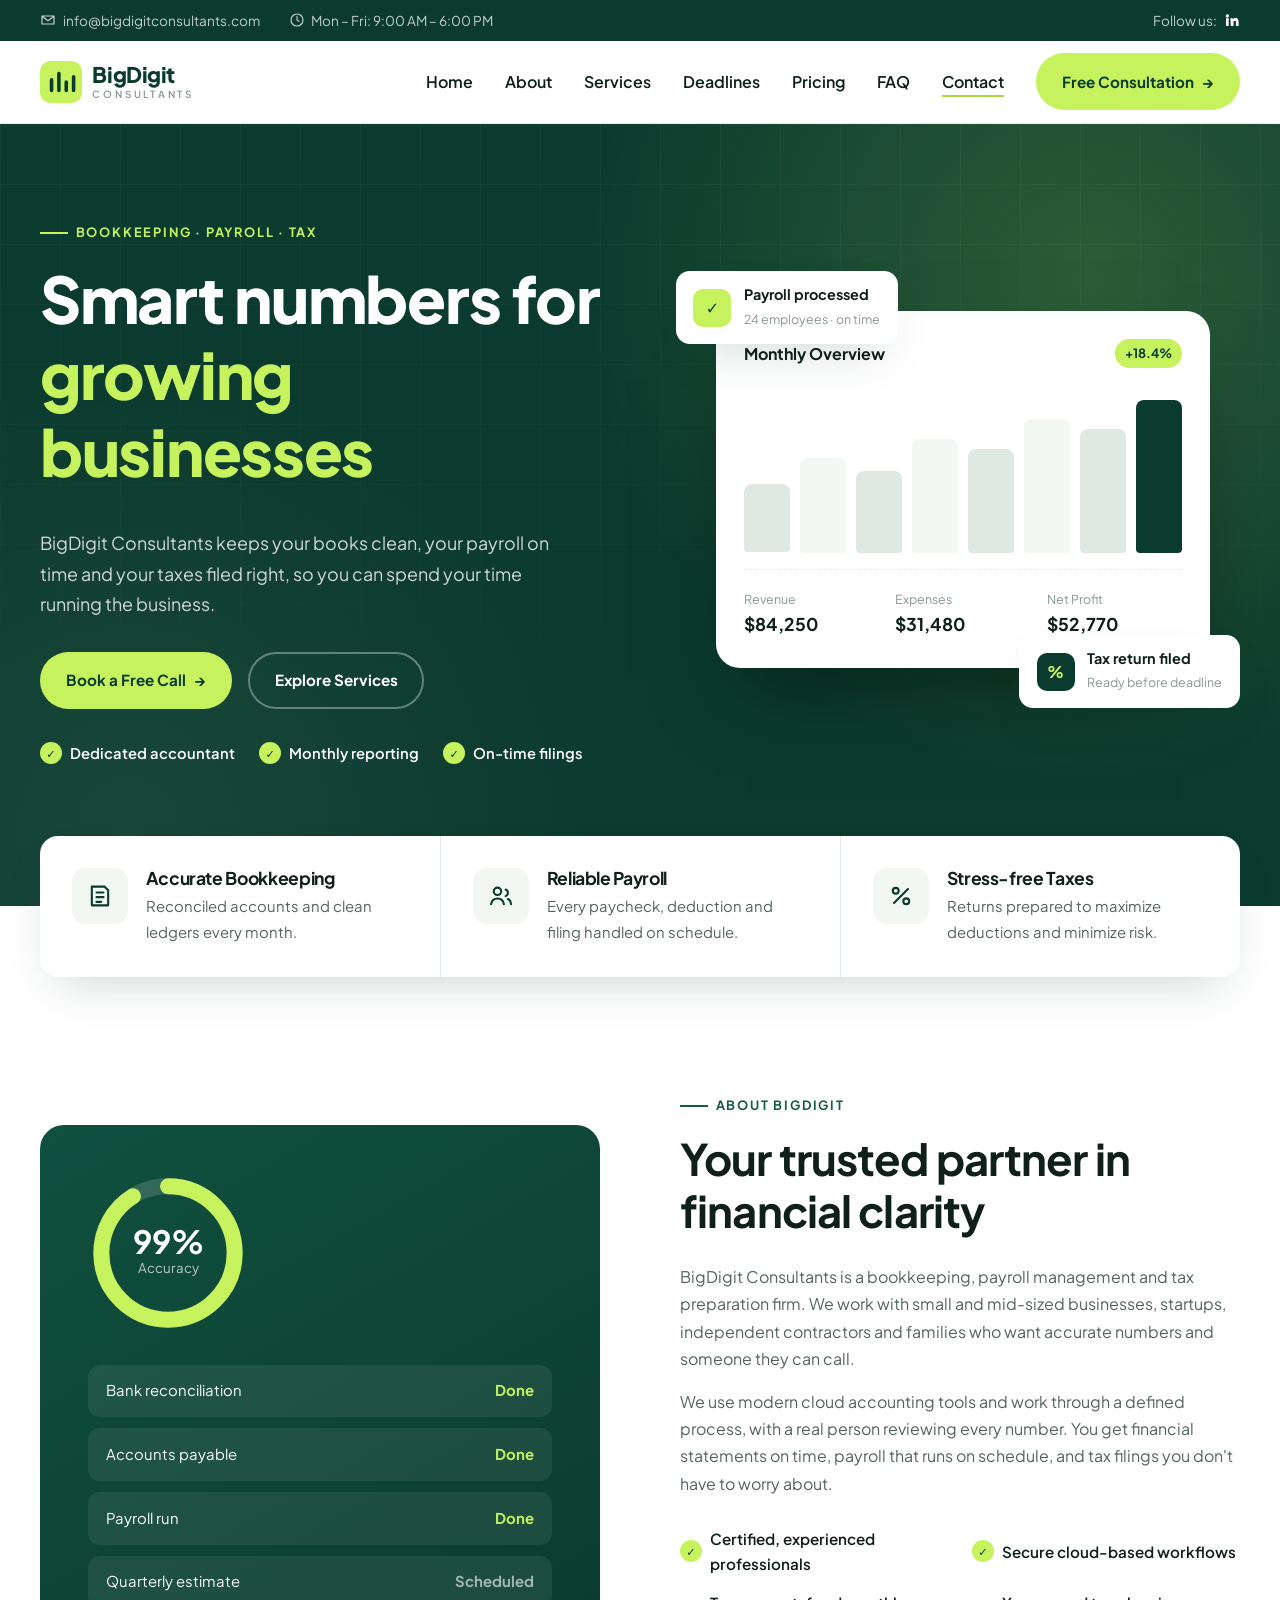
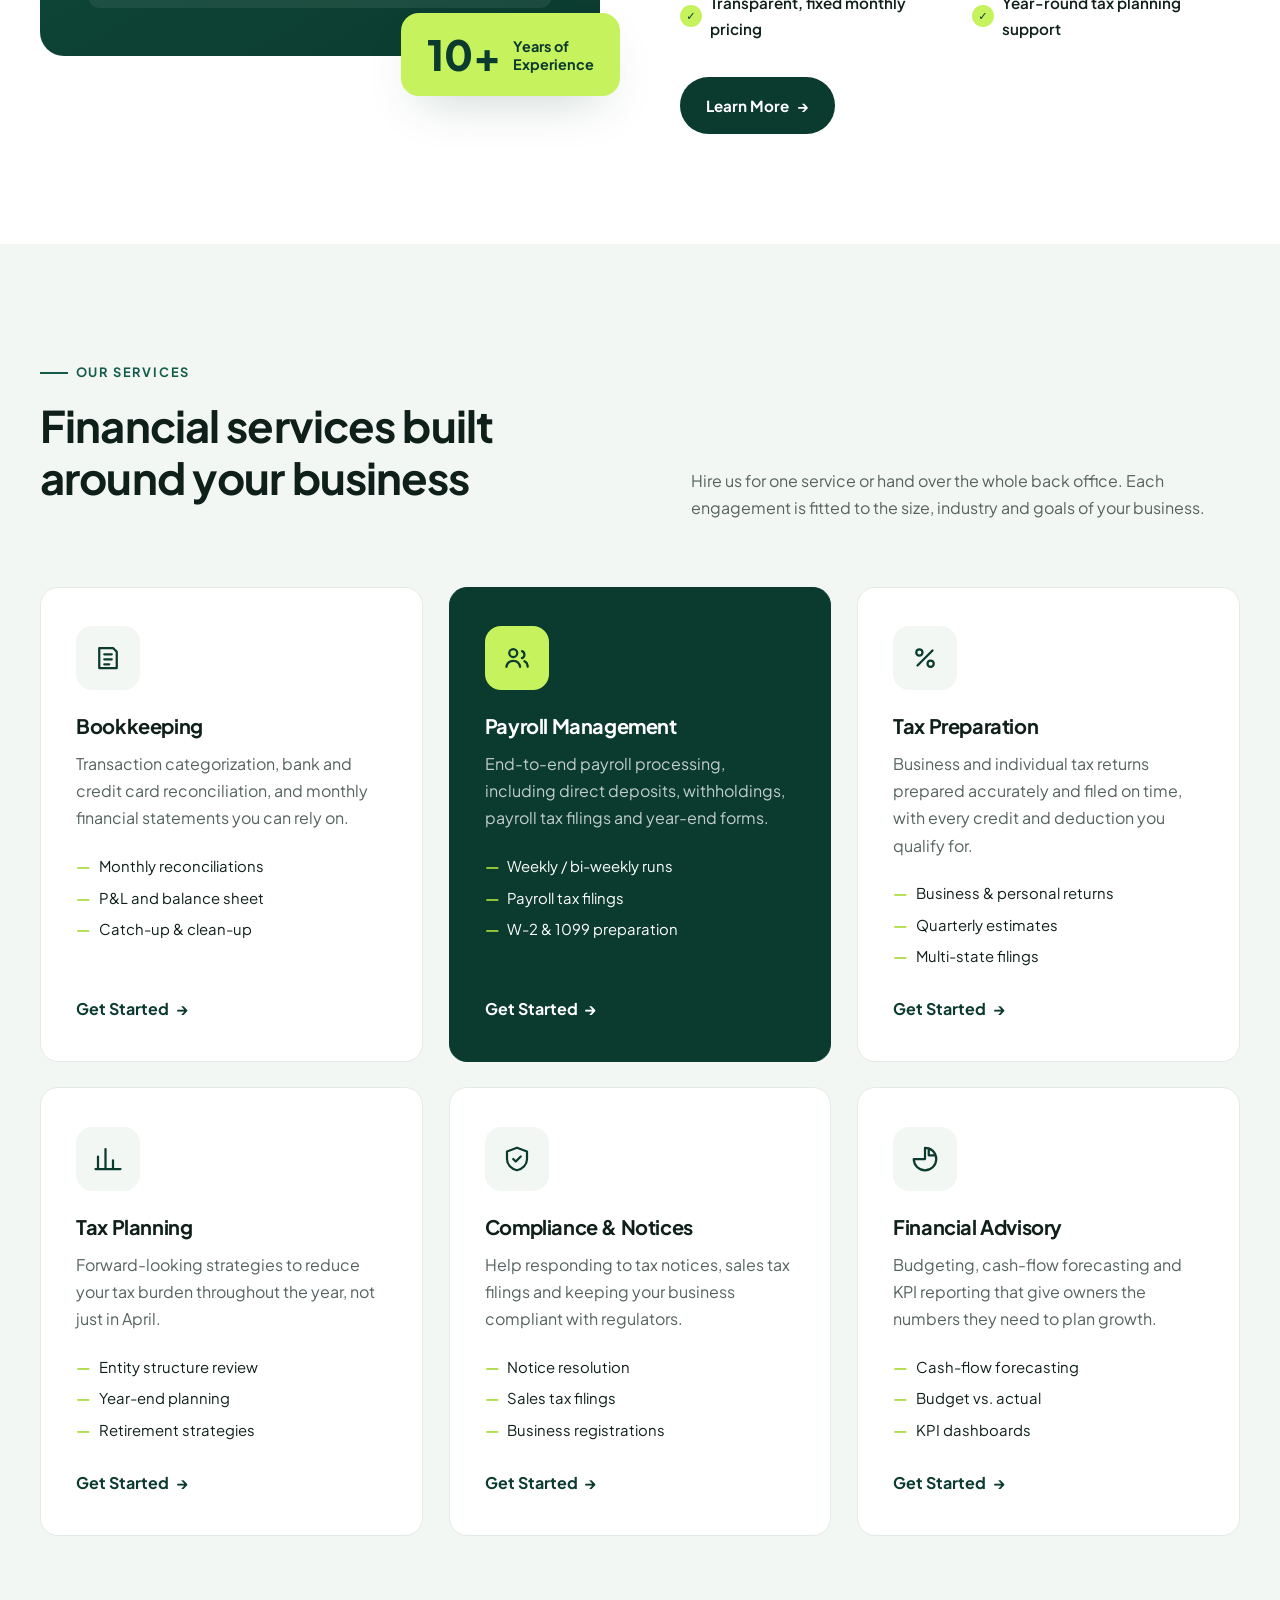
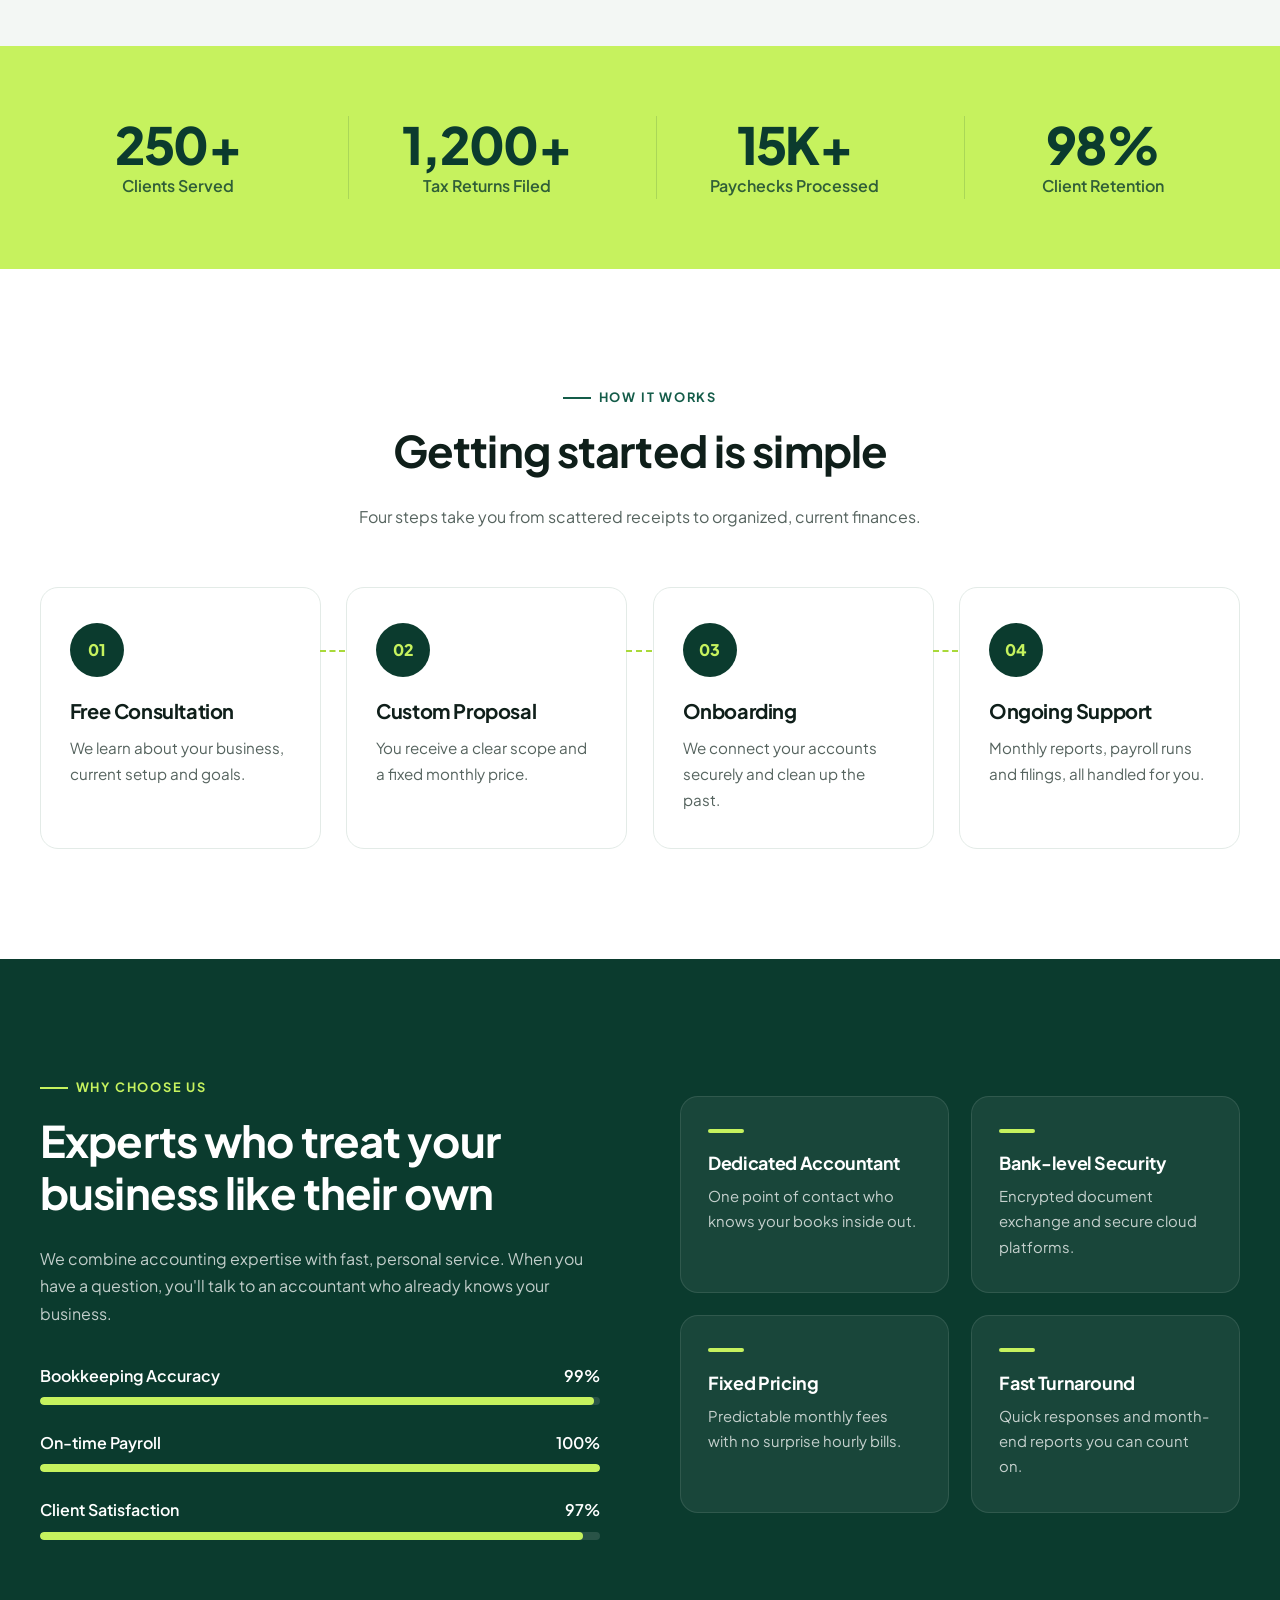
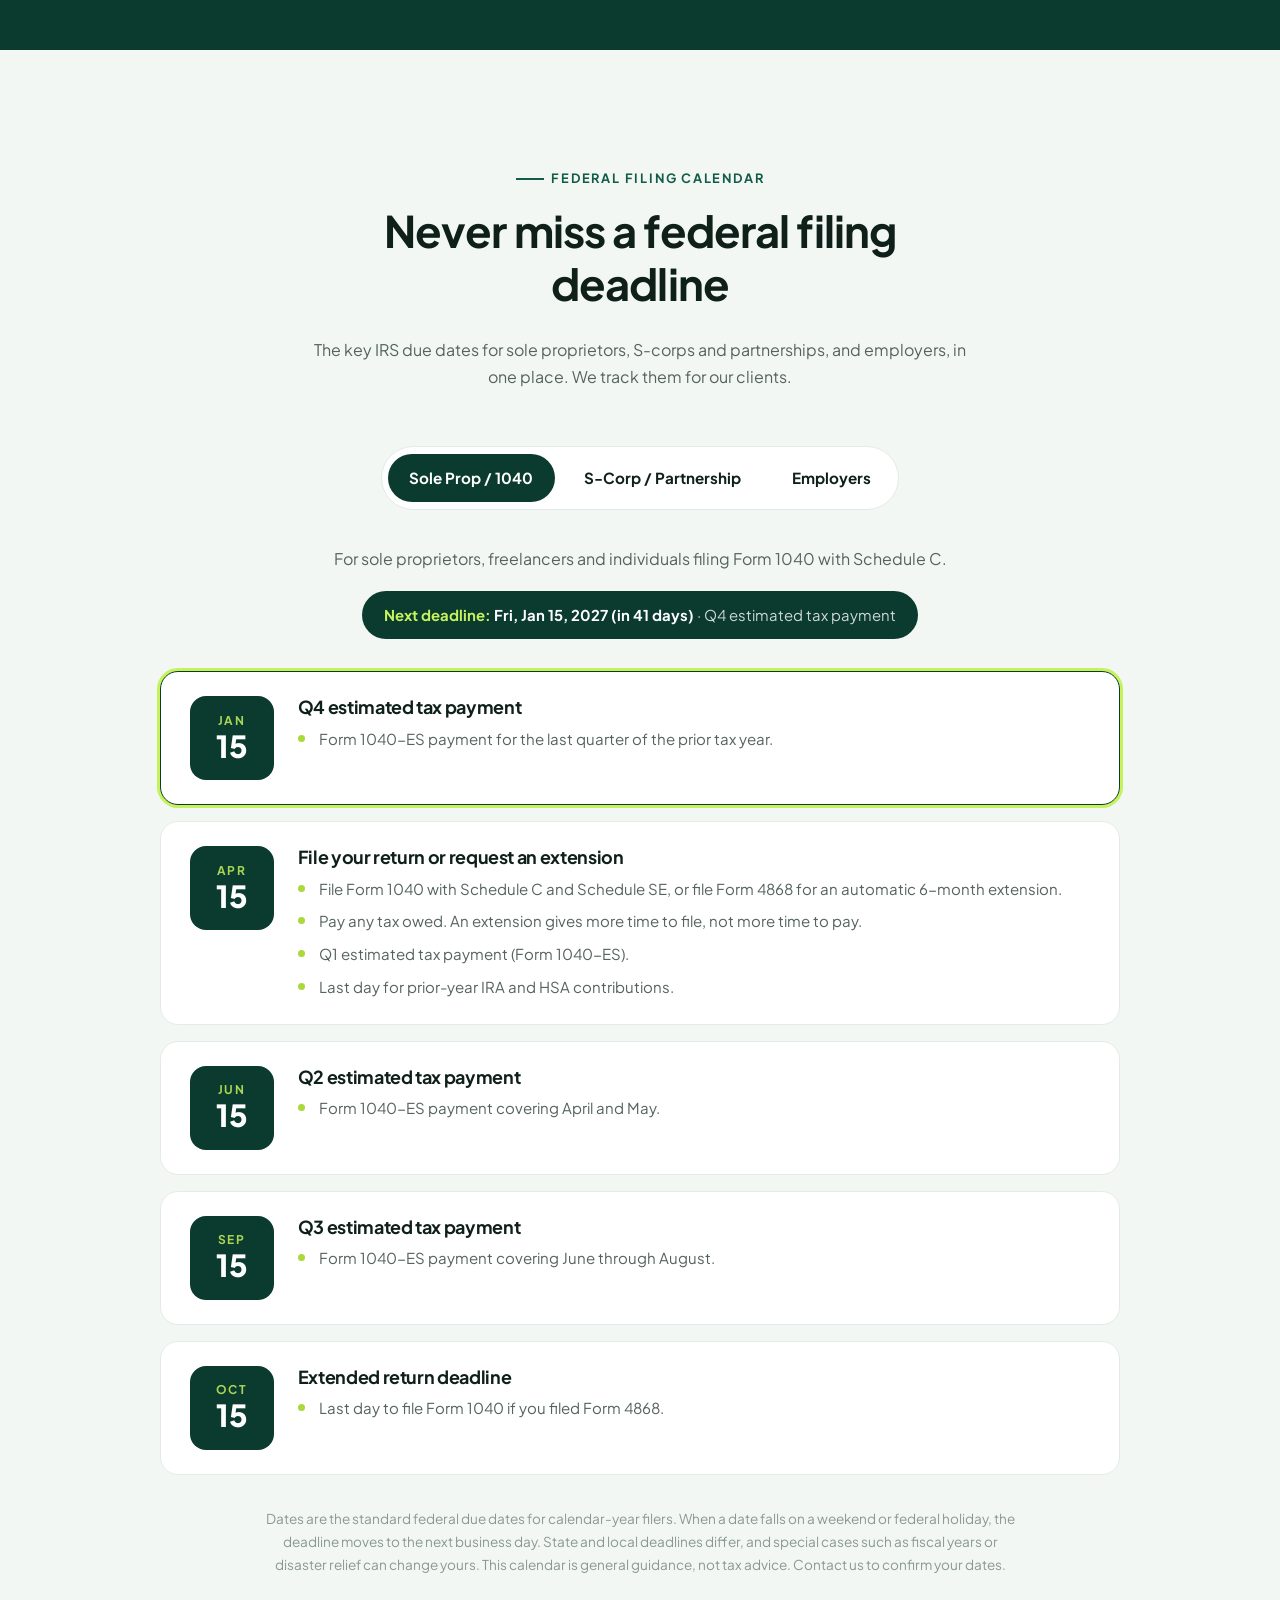
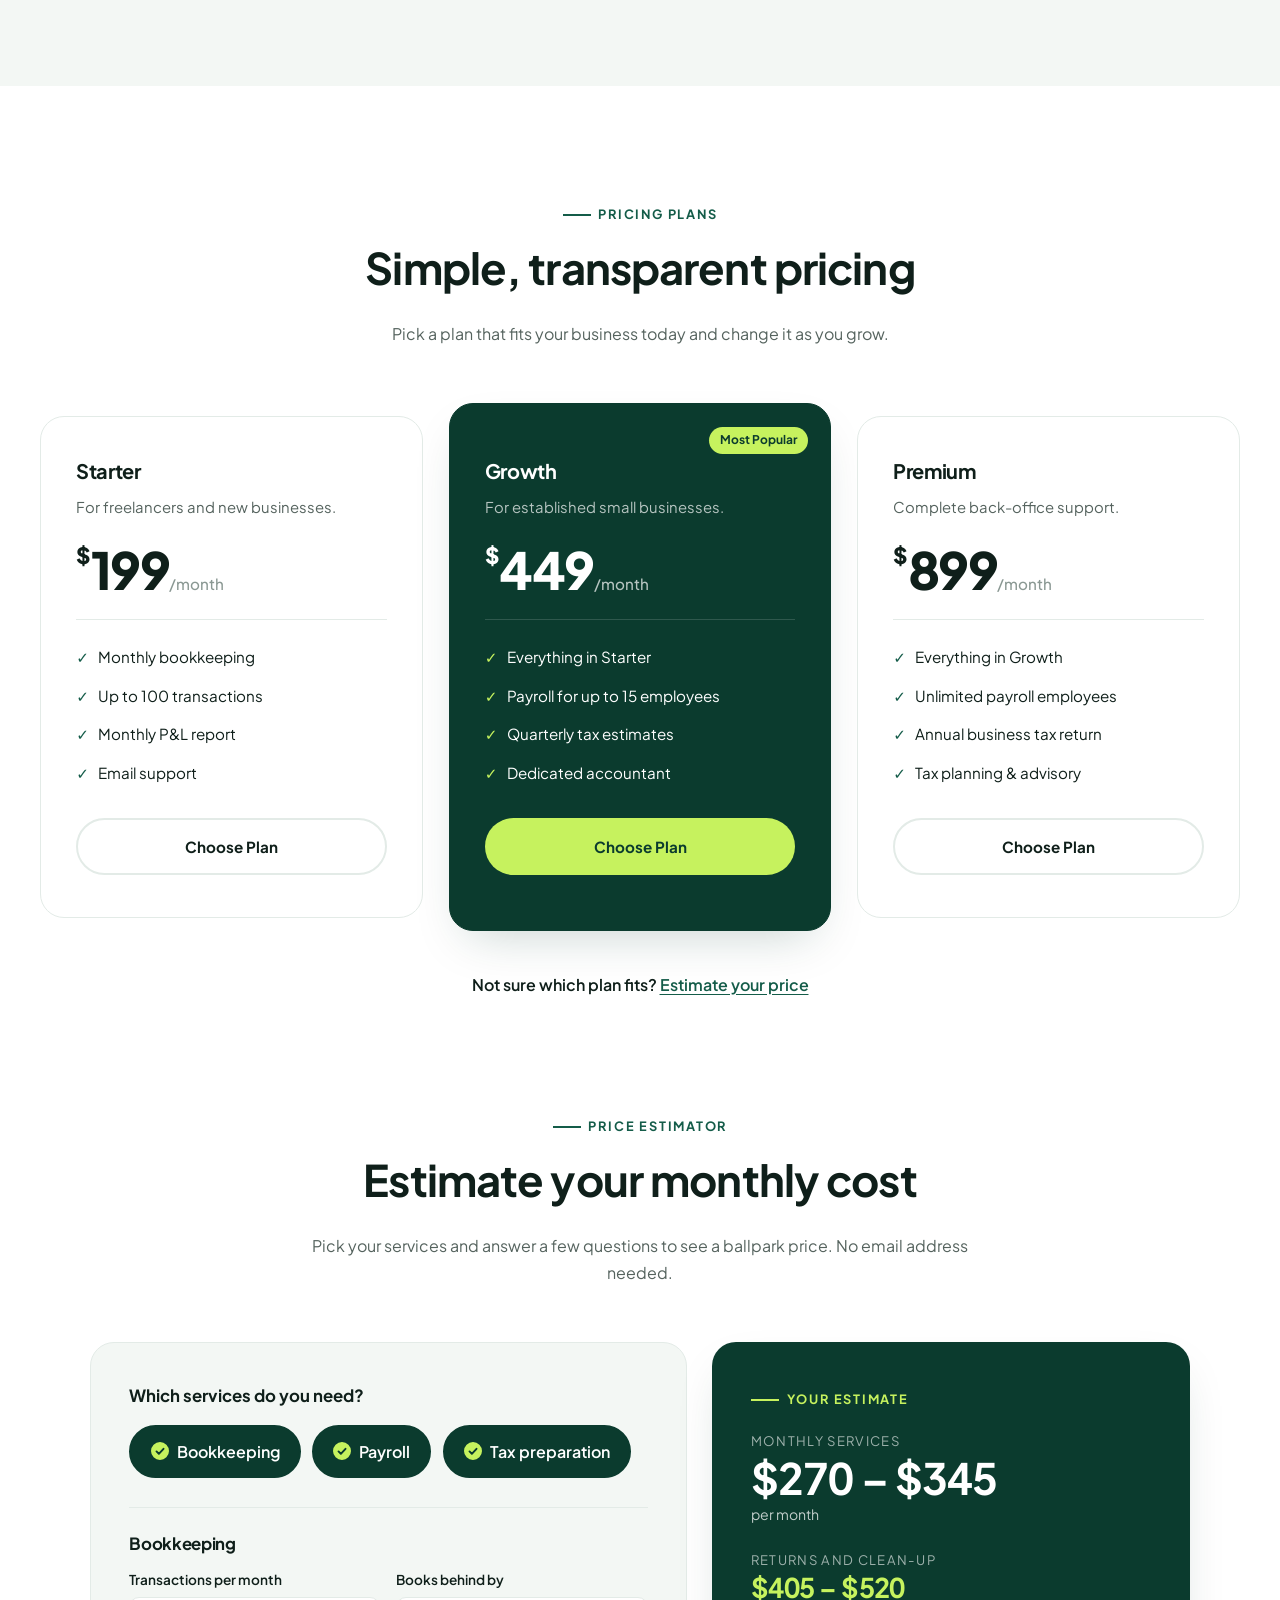
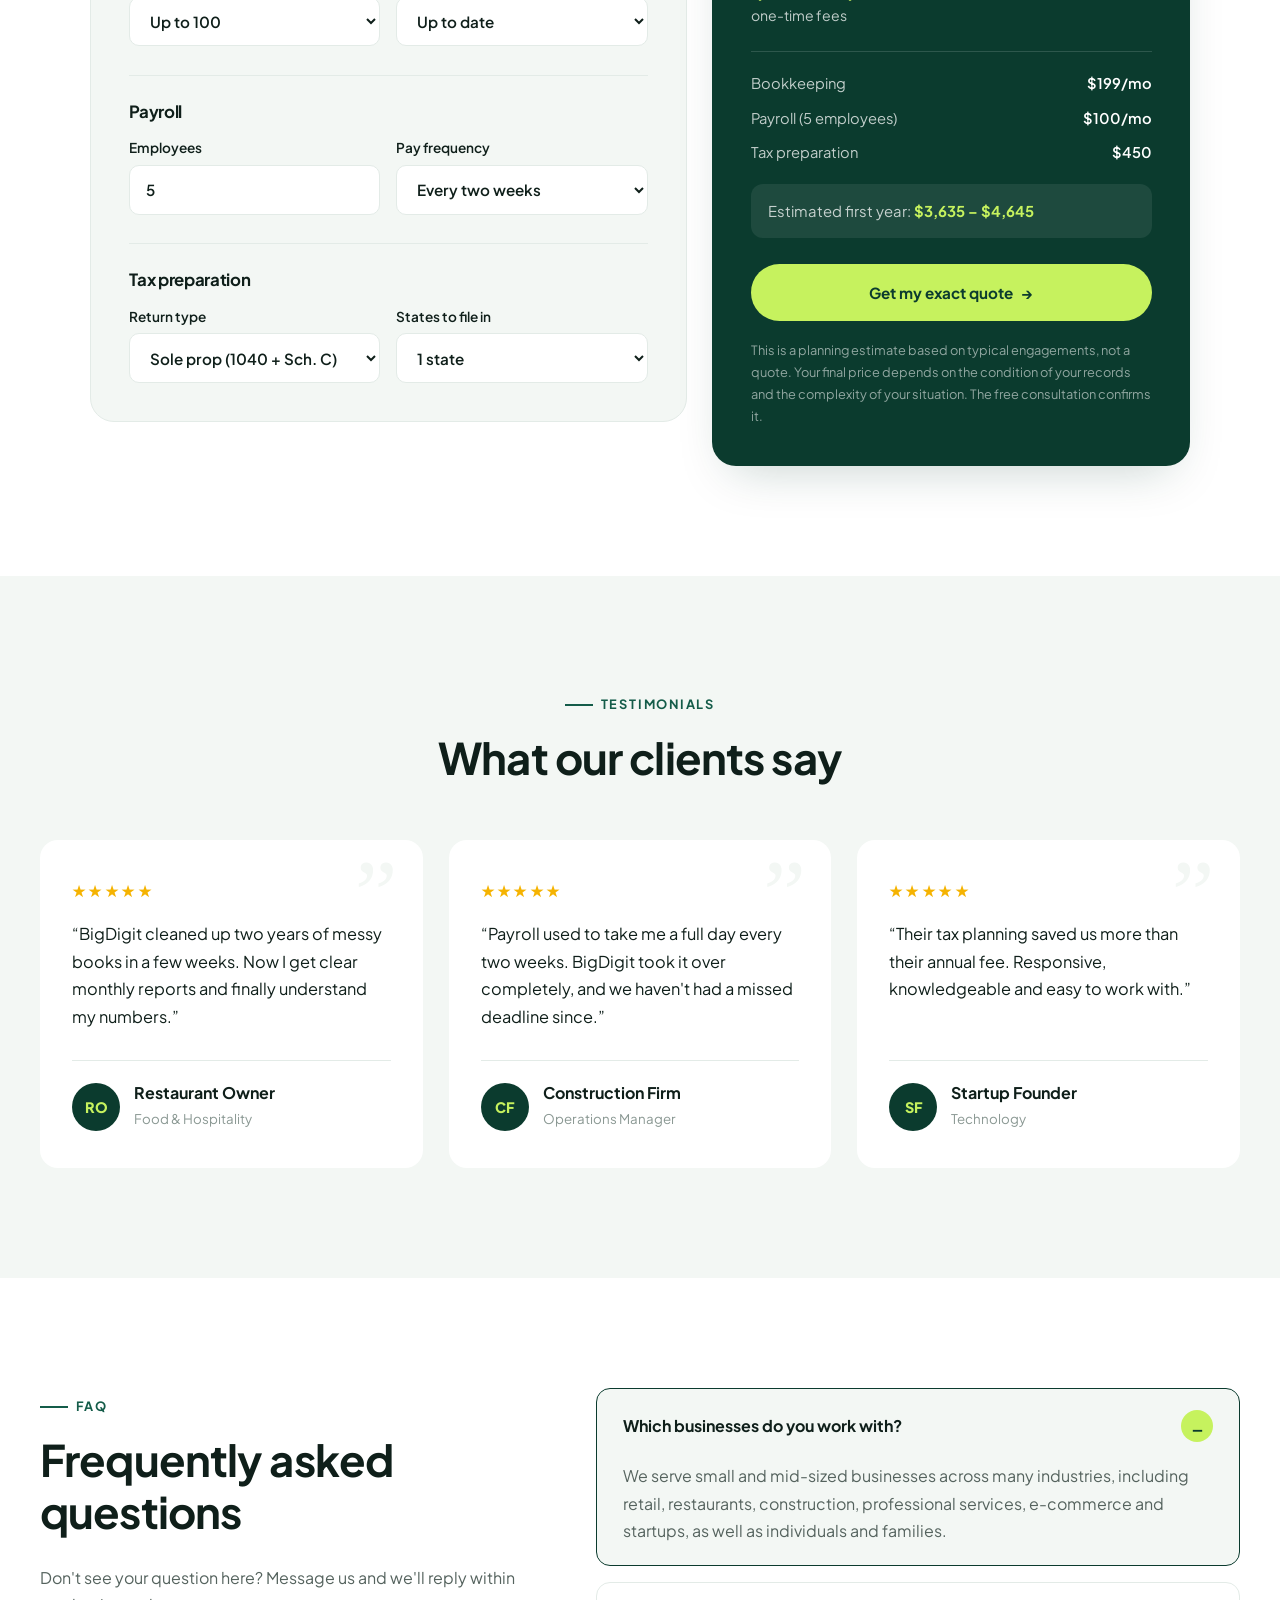
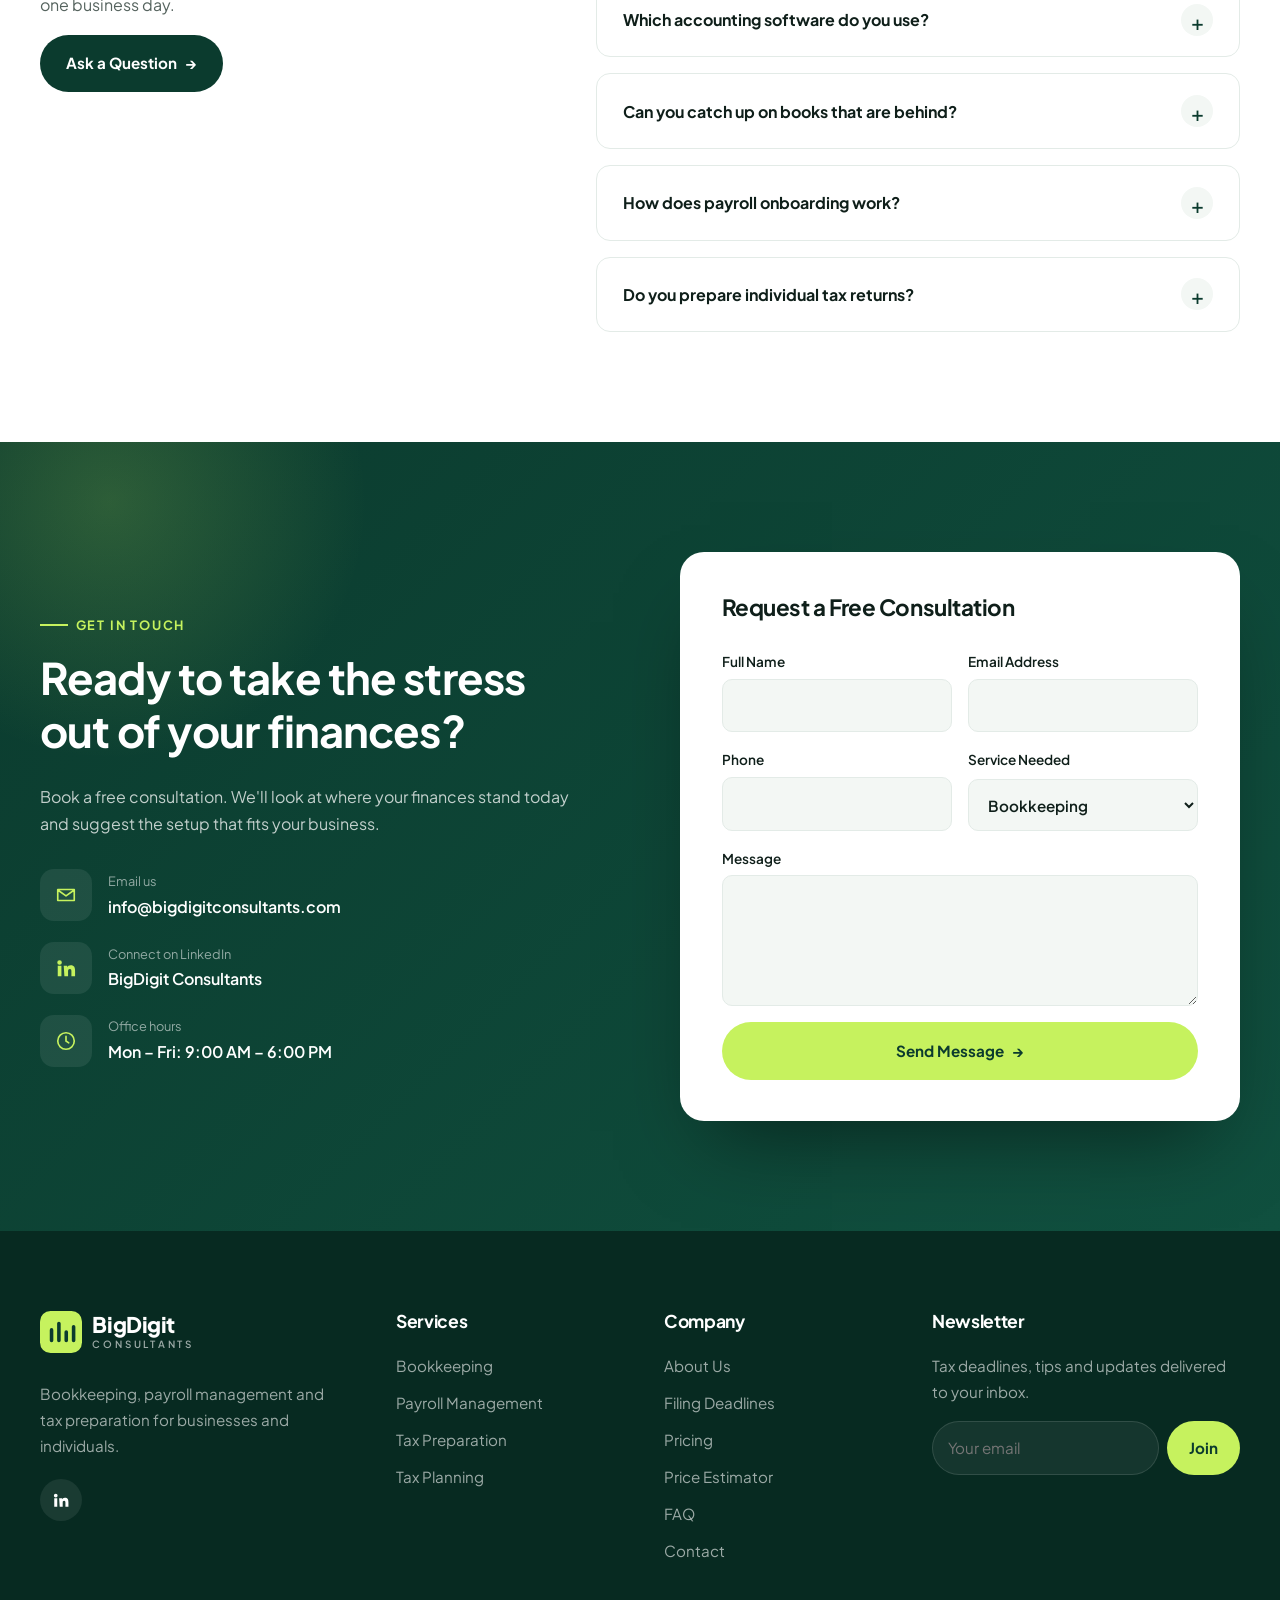
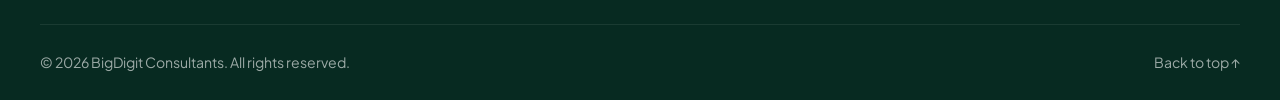
==== commit 44ef96b6: "Add federal filing calendar and price estimator sections Both the static site and the WordPress them" ====
--- a/bigdigit-consultants/index.html
+++ b/bigdigit-consultants/index.html
@@ -46,6 +46,7 @@
           <li><a href="#top">Home</a></li>
           <li><a href="#about">About</a></li>
           <li><a href="#services">Services</a></li>
+          <li><a href="#deadlines">Deadlines</a></li>
           <li><a href="#pricing">Pricing</a></li>
           <li><a href="#faq">FAQ</a></li>
           <li><a href="#contact">Contact</a></li>
@@ -264,6 +265,62 @@
       </div>
     </section>
 
+    <!-- Federal filing calendar -->
+    <section class="section deadlines" id="deadlines">
+      <div class="container">
+        <div class="section-head section-head--center">
+          <span class="eyebrow">Federal Filing Calendar</span>
+          <h2>Never miss a federal filing deadline</h2>
+          <p>The key IRS due dates for sole proprietors, S-corps and partnerships, and employers, in one place. We track them for our clients.</p>
+        </div>
+        <div class="dl" data-deadlines>
+          <div class="dl__tabs" role="tablist" aria-label="Filing deadlines by type">
+            <button type="button" class="dl__tab" role="tab" id="dl-tab-1040" aria-controls="dl-panel-1040" aria-selected="true">Sole Prop / 1040</button>
+            <button type="button" class="dl__tab" role="tab" id="dl-tab-entity" aria-controls="dl-panel-entity" aria-selected="false">S-Corp / Partnership</button>
+            <button type="button" class="dl__tab" role="tab" id="dl-tab-employer" aria-controls="dl-panel-employer" aria-selected="false">Employers</button>
+          </div>
+          <div class="dl__panel" role="tabpanel" id="dl-panel-1040" aria-labelledby="dl-tab-1040">
+            <h3 class="dl__panel-title">Sole Prop / 1040</h3>
+            <p class="dl__who">For sole proprietors, freelancers and individuals filing Form 1040 with Schedule C.</p>
+            <p class="dl__next" data-next></p>
+            <ol class="dl__list">
+              <li class="dl__item" data-month="1" data-day="15"><div class="dl__date"><b>Jan</b><span>15</span></div><div class="dl__body"><h3>Q4 estimated tax payment</h3><ul><li>Form 1040-ES payment for the last quarter of the prior tax year.</li></ul></div></li>
+              <li class="dl__item" data-month="4" data-day="15"><div class="dl__date"><b>Apr</b><span>15</span></div><div class="dl__body"><h3>File your return or request an extension</h3><ul><li>File Form 1040 with Schedule C and Schedule SE, or file Form 4868 for an automatic 6-month extension.</li><li>Pay any tax owed. An extension gives more time to file, not more time to pay.</li><li>Q1 estimated tax payment (Form 1040-ES).</li><li>Last day for prior-year IRA and HSA contributions.</li></ul></div></li>
+              <li class="dl__item" data-month="6" data-day="15"><div class="dl__date"><b>Jun</b><span>15</span></div><div class="dl__body"><h3>Q2 estimated tax payment</h3><ul><li>Form 1040-ES payment covering April and May.</li></ul></div></li>
+              <li class="dl__item" data-month="9" data-day="15"><div class="dl__date"><b>Sep</b><span>15</span></div><div class="dl__body"><h3>Q3 estimated tax payment</h3><ul><li>Form 1040-ES payment covering June through August.</li></ul></div></li>
+              <li class="dl__item" data-month="10" data-day="15"><div class="dl__date"><b>Oct</b><span>15</span></div><div class="dl__body"><h3>Extended return deadline</h3><ul><li>Last day to file Form 1040 if you filed Form 4868.</li></ul></div></li>
+            </ol>
+          </div>
+          <div class="dl__panel" role="tabpanel" id="dl-panel-entity" aria-labelledby="dl-tab-entity">
+            <h3 class="dl__panel-title">S-Corp / Partnership</h3>
+            <p class="dl__who">For S corporations (Form 1120-S) and partnerships or multi-member LLCs (Form 1065).</p>
+            <p class="dl__next" data-next></p>
+            <ol class="dl__list">
+              <li class="dl__item" data-month="1" data-day="15"><div class="dl__date"><b>Jan</b><span>15</span></div><div class="dl__body"><h3>Owner Q4 estimated tax payment</h3><ul><li>Owners pay Form 1040-ES for the last quarter of the prior year on their share of profit.</li></ul></div></li>
+              <li class="dl__item" data-month="3" data-day="15"><div class="dl__date"><b>Mar</b><span>15</span></div><div class="dl__body"><h3>Business returns and K-1s</h3><ul><li>File Form 1120-S or Form 1065 and send Schedule K-1s to shareholders and partners.</li><li>Or file Form 7004 for an automatic 6-month extension.</li><li>Last day to file Form 2553 for an S election effective this year.</li></ul></div></li>
+              <li class="dl__item" data-month="4" data-day="15"><div class="dl__date"><b>Apr</b><span>15</span></div><div class="dl__body"><h3>Owners&#x27; personal returns</h3><ul><li>Owners file Form 1040 with their K-1 income, or file Form 4868 to extend.</li><li>Owner Q1 estimated tax payment (Form 1040-ES).</li></ul></div></li>
+              <li class="dl__item" data-month="6" data-day="15"><div class="dl__date"><b>Jun</b><span>15</span></div><div class="dl__body"><h3>Owner Q2 estimated tax payment</h3><ul><li>Form 1040-ES payment covering April and May.</li></ul></div></li>
+              <li class="dl__item" data-month="9" data-day="15"><div class="dl__date"><b>Sep</b><span>15</span></div><div class="dl__body"><h3>Extended business returns</h3><ul><li>Extended Form 1120-S and Form 1065 are due.</li><li>Owner Q3 estimated tax payment (Form 1040-ES).</li></ul></div></li>
+              <li class="dl__item" data-month="10" data-day="15"><div class="dl__date"><b>Oct</b><span>15</span></div><div class="dl__body"><h3>Extended owner returns</h3><ul><li>Last day to file Form 1040 if owners filed Form 4868.</li></ul></div></li>
+            </ol>
+          </div>
+          <div class="dl__panel" role="tabpanel" id="dl-panel-employer" aria-labelledby="dl-tab-employer">
+            <h3 class="dl__panel-title">Employers</h3>
+            <p class="dl__who">For businesses with employees or contractors: payroll tax returns, W-2s and 1099s.</p>
+            <p class="dl__next" data-next></p>
+            <ol class="dl__list">
+              <li class="dl__item dl__item--ongoing"><div class="dl__date"><b>Monthly</b><span>15th</span></div><div class="dl__body"><h3>Payroll tax deposits</h3><ul><li>Monthly depositors deposit withheld income tax and FICA by the 15th of the following month.</li><li>Semiweekly depositors follow the Wednesday and Friday schedule. FUTA is deposited when the liability passes $500.</li></ul></div></li>
+              <li class="dl__item" data-month="1" data-day="31"><div class="dl__date"><b>Jan</b><span>31</span></div><div class="dl__body"><h3>Year-end payroll and contractor filings</h3><ul><li>Send Form W-2 to employees and file W-2 and W-3 with the SSA.</li><li>Send Form 1099-NEC to contractors and file it with the IRS.</li><li>File Form 941 for Q4 and Form 940 (FUTA) for the year.</li></ul></div></li>
+              <li class="dl__item" data-month="4" data-day="30"><div class="dl__date"><b>Apr</b><span>30</span></div><div class="dl__body"><h3>Form 941 for Q1</h3><ul><li>Quarterly return for January through March.</li></ul></div></li>
+              <li class="dl__item" data-month="7" data-day="31"><div class="dl__date"><b>Jul</b><span>31</span></div><div class="dl__body"><h3>Form 941 for Q2</h3><ul><li>Quarterly return for April through June.</li></ul></div></li>
+              <li class="dl__item" data-month="10" data-day="31"><div class="dl__date"><b>Oct</b><span>31</span></div><div class="dl__body"><h3>Form 941 for Q3</h3><ul><li>Quarterly return for July through September.</li></ul></div></li>
+            </ol>
+          </div>
+          <p class="dl__note">Dates are the standard federal due dates for calendar-year filers. When a date falls on a weekend or federal holiday, the deadline moves to the next business day. State and local deadlines differ, and special cases such as fiscal years or disaster relief can change yours. This calendar is general guidance, not tax advice. Contact us to confirm your dates.</p>
+        </div>
+      </div>
+    </section>
+
     <!-- Pricing -->
     <section class="section pricing" id="pricing">
       <div class="container">
@@ -310,6 +367,112 @@
             </ul>
             <a href="#contact" class="btn btn--outline">Choose Plan</a>
           </article>
+        </div>
+        <p class="pricing__cta">Not sure which plan fits? <a href="#estimator">Estimate your price</a></p>
+      </div>
+    </section>
+
+    <!-- Price estimator -->
+    <section class="section estimator-section" id="estimator">
+      <div class="container">
+        <div class="section-head section-head--center">
+          <span class="eyebrow">Price Estimator</span>
+          <h2>Estimate your monthly cost</h2>
+          <p>Pick your services and answer a few questions to see a ballpark price. No email address needed.</p>
+        </div>
+        <div class="estimator" data-estimator>
+          <form class="estimator__form" novalidate>
+            <fieldset class="est-field">
+              <legend>Which services do you need?</legend>
+              <div class="est-checks">
+                <label class="est-check"><input type="checkbox" name="svc" value="bookkeeping" checked><span>Bookkeeping</span></label>
+                <label class="est-check"><input type="checkbox" name="svc" value="payroll" checked><span>Payroll</span></label>
+                <label class="est-check"><input type="checkbox" name="svc" value="tax" checked><span>Tax preparation</span></label>
+              </div>
+            </fieldset>
+
+            <div class="est-group" data-group="bookkeeping">
+              <h3>Bookkeeping</h3>
+              <div class="est-row">
+                <label>Transactions per month
+                  <select name="tx">
+                    <option value="100">Up to 100</option>
+                    <option value="250">101 – 250</option>
+                    <option value="500">251 – 500</option>
+                    <option value="501">More than 500</option>
+                  </select>
+                </label>
+                <label>Books behind by
+                  <select name="behind">
+                    <option value="0">Up to date</option>
+                    <option value="3">1 – 3 months</option>
+                    <option value="6">4 – 6 months</option>
+                    <option value="12">7 – 12 months</option>
+                    <option value="13">More than 12 months</option>
+                  </select>
+                </label>
+              </div>
+            </div>
+
+            <div class="est-group" data-group="payroll">
+              <h3>Payroll</h3>
+              <div class="est-row">
+                <label>Employees
+                  <input type="number" name="emp" min="1" max="500" value="5" inputmode="numeric">
+                </label>
+                <label>Pay frequency
+                  <select name="freq">
+                    <option value="weekly">Weekly</option>
+                    <option value="biweekly" selected>Every two weeks</option>
+                    <option value="semimonthly">Twice a month</option>
+                    <option value="monthly">Monthly</option>
+                  </select>
+                </label>
+              </div>
+            </div>
+
+            <div class="est-group" data-group="tax">
+              <h3>Tax preparation</h3>
+              <div class="est-row">
+                <label>Return type
+                  <select name="taxtype">
+                    <option value="individual">Individual (1040)</option>
+                    <option value="schedulec" selected>Sole prop (1040 + Sch. C)</option>
+                    <option value="entity">S-corp / partnership</option>
+                  </select>
+                </label>
+                <label>States to file in
+                  <select name="states">
+                    <option value="1">1 state</option>
+                    <option value="2">2 states</option>
+                    <option value="3">3 states</option>
+                    <option value="4">4 or more states</option>
+                  </select>
+                </label>
+              </div>
+            </div>
+          </form>
+
+          <aside class="estimator__result" aria-live="polite">
+            <p class="eyebrow eyebrow--light">Your estimate</p>
+            <div class="est-empty" data-out="empty" hidden>Select at least one service to see an estimate.</div>
+            <div data-out="results">
+              <div class="est-total" data-out="monthly-wrap">
+                <small>Monthly services</small>
+                <strong data-out="monthly">$0</strong>
+                <span>per month</span>
+              </div>
+              <div class="est-total est-total--sub" data-out="onetime-wrap">
+                <small>Returns and clean-up</small>
+                <strong data-out="onetime">$0</strong>
+                <span>one-time fees</span>
+              </div>
+              <ul class="est-lines" data-out="lines"></ul>
+              <p class="est-first">Estimated first year: <strong data-out="first">$0</strong></p>
+            </div>
+            <a href="#contact" class="btn btn--accent btn--block" data-estimate-cta>Get my exact quote <span class="btn__arrow" aria-hidden="true">→</span></a>
+            <p class="est-disclaimer">This is a planning estimate based on typical engagements, not a quote. Your final price depends on the condition of your records and the complexity of your situation. The free consultation confirms it.</p>
+          </aside>
         </div>
       </div>
     </section>
@@ -442,7 +605,9 @@
         <h4>Company</h4>
         <ul>
           <li><a href="#about">About Us</a></li>
+          <li><a href="#deadlines">Filing Deadlines</a></li>
           <li><a href="#pricing">Pricing</a></li>
+          <li><a href="#estimator">Price Estimator</a></li>
           <li><a href="#faq">FAQ</a></li>
           <li><a href="#contact">Contact</a></li>
         </ul>
@@ -463,5 +628,6 @@
   </footer>
 
   <script src="assets/script.js"></script>
+  <script src="assets/tools.js"></script>
 </body>
 </html>
--- a/bigdigit-consultants/assets/styles.css
+++ b/bigdigit-consultants/assets/styles.css
@@ -422,3 +422,87 @@
   .reveal { opacity: 1; transform: none; }
   .progress__bar span { width: var(--w); }
 }
+
+/* ---------- Federal filing calendar ---------- */
+.deadlines { background: var(--bg-soft); }
+.dl { max-width: 960px; margin-inline: auto; }
+.dl__tabs { display: none; gap: .5rem; padding: .4rem; background: #fff; border: 1px solid var(--line); border-radius: 100px; width: fit-content; margin: 0 auto 2.2rem; max-width: 100%; overflow-x: auto; }
+.dl.is-tabbed .dl__tabs { display: flex; }
+.dl__tab { appearance: none; border: 0; background: transparent; color: var(--ink); font: inherit; font-weight: 700; font-size: .95rem; padding: .75em 1.4em; border-radius: 100px; cursor: pointer; white-space: nowrap; transition: background .25s, color .25s; }
+.dl__tab:hover { background: var(--bg-soft); }
+.dl__tab[aria-selected="true"] { background: var(--primary); color: #fff; }
+.dl__tab:focus-visible, .est-check input:focus-visible + span, .estimator select:focus-visible, .estimator input:focus-visible { outline: 3px solid var(--accent-dark); outline-offset: 2px; }
+.dl__panel[hidden] { display: none; }
+.dl__panel + .dl__panel { margin-top: 3rem; }
+.dl.is-tabbed .dl__panel + .dl__panel { margin-top: 0; }
+.dl.is-tabbed .dl__panel-title { display: none; }
+.dl__who { text-align: center; margin: 0 0 1.2rem; }
+.dl__next { display: none; margin: 0 auto 2rem; padding: .8rem 1.4rem; border-radius: 28px; line-height: 1.5; background: var(--primary); color: rgba(255,255,255,.8); font-size: .93rem; width: fit-content; max-width: 100%; text-align: center; }
+.dl__next.is-ready { display: block; }
+.dl__next strong { color: var(--accent); }
+.dl__next em { font-style: normal; color: #fff; font-weight: 700; }
+.dl__list { list-style: none; margin: 0; padding: 0; position: relative; display: grid; gap: 1rem; }
+.dl__item { display: grid; grid-template-columns: 84px 1fr; gap: 1.5rem; align-items: start; background: #fff; border: 1px solid var(--line); border-radius: var(--radius); padding: 1.5rem 1.8rem; transition: border-color .3s, box-shadow .3s; }
+.dl__item:hover { box-shadow: var(--shadow); }
+.dl__item.is-next { border-color: var(--primary); box-shadow: 0 0 0 3px var(--accent); }
+.dl__date { display: grid; place-items: center; align-content: center; width: 84px; height: 84px; border-radius: 16px; background: var(--primary); color: var(--accent); text-align: center; line-height: 1; }
+.dl__date b { font-size: .75rem; font-weight: 700; letter-spacing: .14em; text-transform: uppercase; opacity: .85; }
+.dl__date span { font-size: 1.9rem; font-weight: 800; color: #fff; margin-top: .25rem; }
+.dl__item--ongoing .dl__date { background: var(--accent); color: var(--primary); }
+.dl__item--ongoing .dl__date span { color: var(--primary); }
+.dl__body h3 { font-size: 1.12rem; margin: 0 0 .5rem; }
+.dl__body ul { list-style: none; margin: 0; padding: 0; display: grid; gap: .45rem; font-size: .94rem; }
+.dl__body li { position: relative; padding-left: 1.3rem; margin: 0; }
+.dl__body li::before { content: ""; position: absolute; left: 0; top: .6em; width: 7px; height: 7px; border-radius: 50%; background: var(--accent-dark); }
+.dl__note { margin: 2rem auto 0; max-width: 760px; text-align: center; font-size: .85rem; color: var(--muted); }
+
+/* ---------- Price estimator ---------- */
+.estimator-section { padding-top: 0 !important; }
+.estimator { display: grid; grid-template-columns: 1.25fr 1fr; gap: 1.6rem; align-items: start; max-width: 1100px; margin-inline: auto; }
+.estimator__form { background: var(--bg-soft); border: 1px solid var(--line); border-radius: 24px; padding: 2.4rem; display: grid; gap: 1.8rem; }
+.est-field { border: 0; margin: 0; padding: 0; min-width: 0; }
+.est-field legend, .est-group h3 { font-size: 1.05rem; font-weight: 700; color: var(--ink); padding: 0; margin: 0 0 .9rem; }
+.est-checks { display: flex; flex-wrap: wrap; gap: .7rem; }
+.est-check { position: relative; cursor: pointer; }
+.est-check input { position: absolute; opacity: 0; inset: 0; margin: 0; cursor: pointer; }
+.est-check span { display: inline-flex; align-items: center; gap: .5em; padding: .7em 1.2em; border-radius: 100px; background: #fff; border: 2px solid var(--line); font-weight: 600; color: var(--ink); transition: background .2s, border-color .2s, color .2s; }
+.est-check span::before { content: ""; width: 18px; height: 18px; border-radius: 50%; border: 2px solid var(--muted); transition: background .2s, border-color .2s; }
+.est-check input:checked + span { background: var(--primary); border-color: var(--primary); color: #fff; }
+.est-check input:checked + span::before { background: var(--accent) url("data:image/svg+xml,%3Csvg xmlns='http://www.w3.org/2000/svg' viewBox='0 0 16 16'%3E%3Cpath d='M4 8.5l2.7 2.7L12 5.5' fill='none' stroke='%230b3b2e' stroke-width='2.2' stroke-linecap='round' stroke-linejoin='round'/%3E%3C/svg%3E") center/100% no-repeat; border-color: var(--accent); }
+.est-group[hidden] { display: none; }
+.est-group { padding-top: 1.6rem; border-top: 1px solid var(--line); }
+.est-row { display: grid; grid-template-columns: 1fr 1fr; gap: 1rem; }
+.estimator label:not(.est-check) { display: grid; gap: .35rem; font-size: .85rem; font-weight: 600; color: var(--ink); }
+.estimator select, .estimator input[type="number"] { font: inherit; font-size: .95rem; width: 100%; height: 3.1rem; padding: 0 1em; border-radius: var(--radius-sm); border: 1px solid var(--line); background: #fff; color: var(--ink); }
+.estimator select:focus, .estimator input[type="number"]:focus { outline: none; border-color: var(--primary); }
+.estimator__result { background: var(--primary); color: rgba(255,255,255,.75); border-radius: 24px; padding: 2.4rem; position: sticky; top: 130px; box-shadow: var(--shadow); }
+.estimator__result .eyebrow { margin-bottom: 1.2rem; }
+.est-total { display: grid; gap: .1rem; margin-bottom: 1.4rem; }
+.est-total small { font-size: .82rem; text-transform: uppercase; letter-spacing: .1em; color: rgba(255,255,255,.6); }
+.est-total strong { font-size: clamp(2rem, 4vw, 2.7rem); color: #fff; line-height: 1.1; letter-spacing: -.02em; font-variant-numeric: tabular-nums; }
+.est-total span { font-size: .88rem; }
+.est-total--sub strong { font-size: 1.7rem; color: var(--accent); }
+.est-total[hidden] { display: none; }
+.est-lines { list-style: none; margin: 0 0 1.2rem; padding: 1.2rem 0 0; border-top: 1px solid rgba(255,255,255,.14); display: grid; gap: .6rem; font-size: .92rem; }
+.est-lines li { display: flex; justify-content: space-between; gap: 1rem; margin: 0; }
+.est-lines li span:last-child { color: #fff; font-weight: 600; white-space: nowrap; }
+.est-first { margin: 0 0 1.6rem; padding: .9rem 1.1rem; border-radius: 12px; background: rgba(255,255,255,.08); font-size: .93rem; }
+.est-first strong { color: var(--accent); }
+.est-empty { margin-bottom: 1.6rem; padding: 1rem 1.2rem; border-radius: 12px; background: rgba(255,255,255,.08); }
+.est-empty[hidden], [data-out="results"][hidden] { display: none; }
+.est-disclaimer { margin: 1.2rem 0 0; font-size: .8rem; color: rgba(255,255,255,.55); }
+
+.pricing__cta { text-align: center; margin: 2.5rem 0 0; font-weight: 600; color: var(--ink); }
+.pricing__cta a { color: var(--primary-3); text-decoration: underline; text-underline-offset: 3px; }
+
+@media (max-width: 1080px) {
+  .estimator { grid-template-columns: 1fr; }
+  .estimator__result { position: static; }
+}
+@media (max-width: 640px) {
+  .dl__tabs { border-radius: 18px; flex-direction: column; width: 100%; }
+  .dl__item { grid-template-columns: 1fr; gap: 1rem; padding: 1.3rem; }
+  .dl__date { width: 72px; height: 72px; }
+  .estimator__form, .estimator__result { padding: 1.6rem; }
+  .est-row { grid-template-columns: 1fr; }
+}
